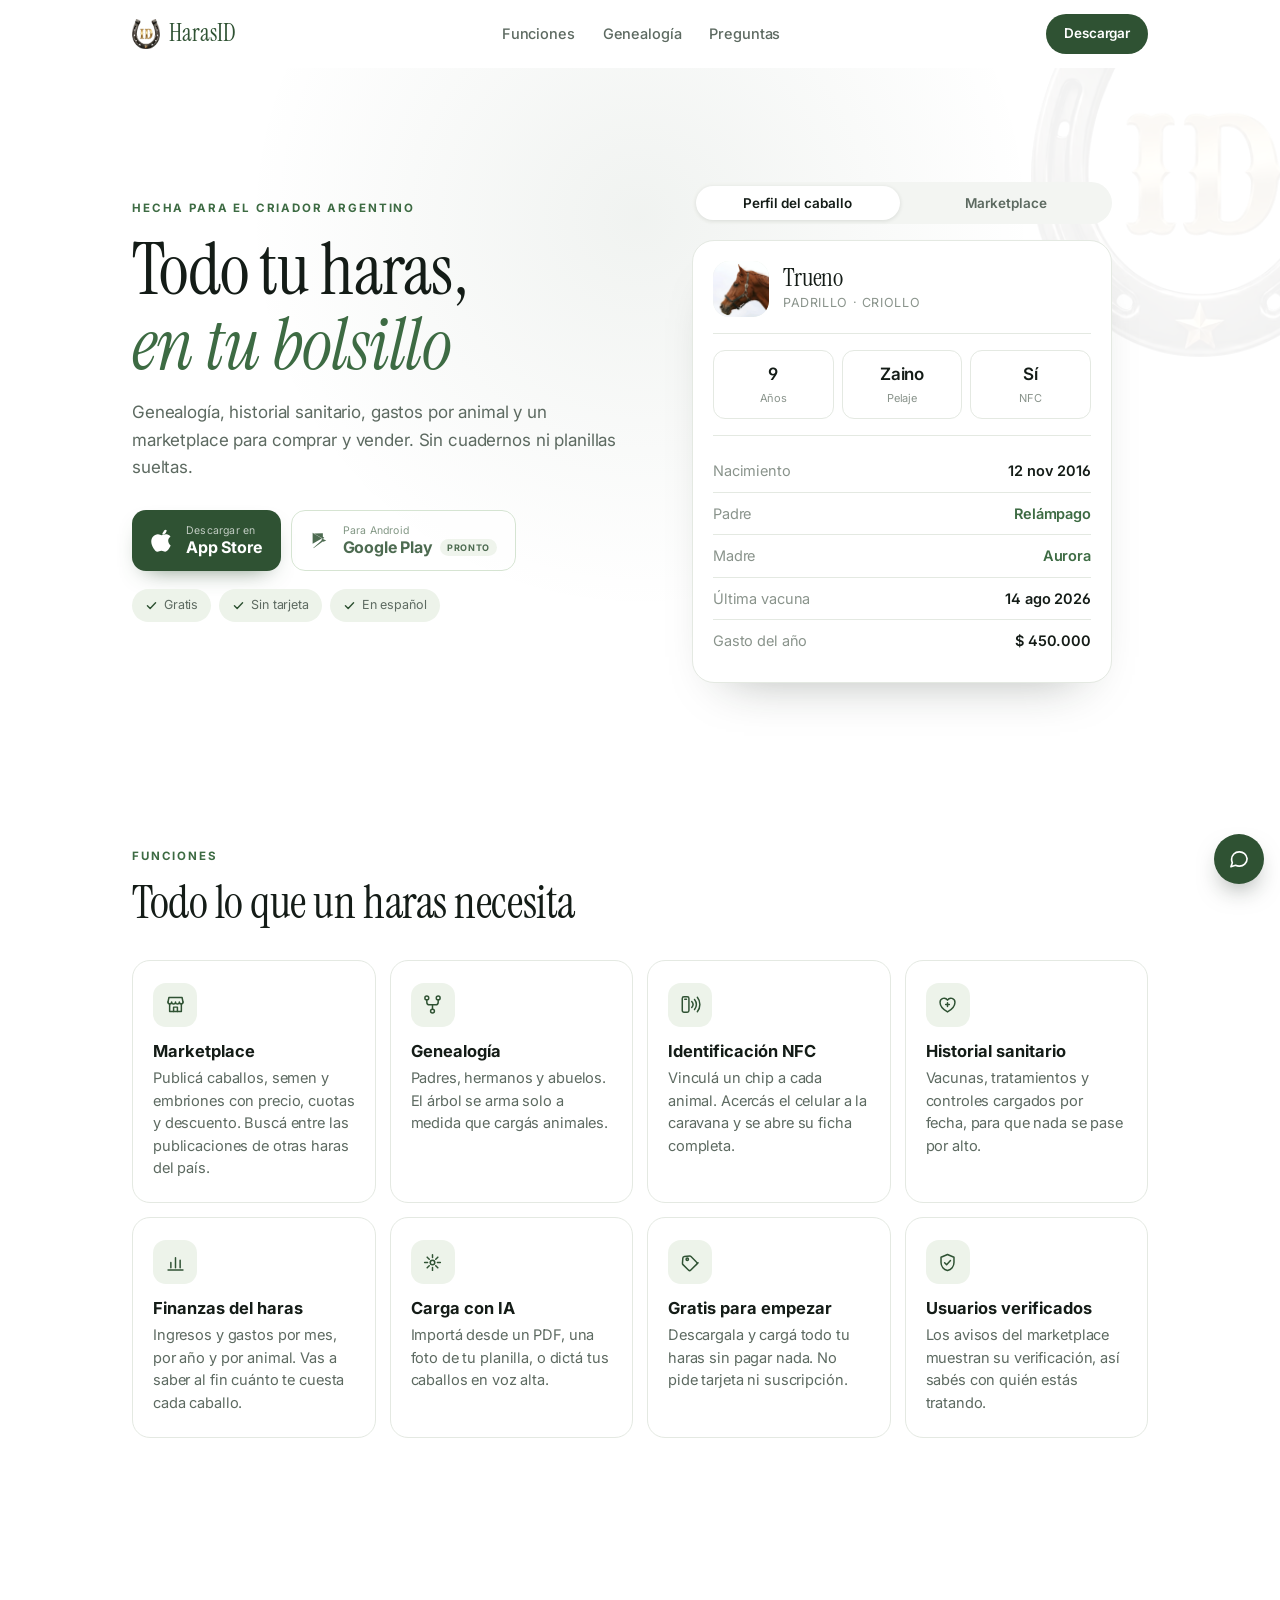
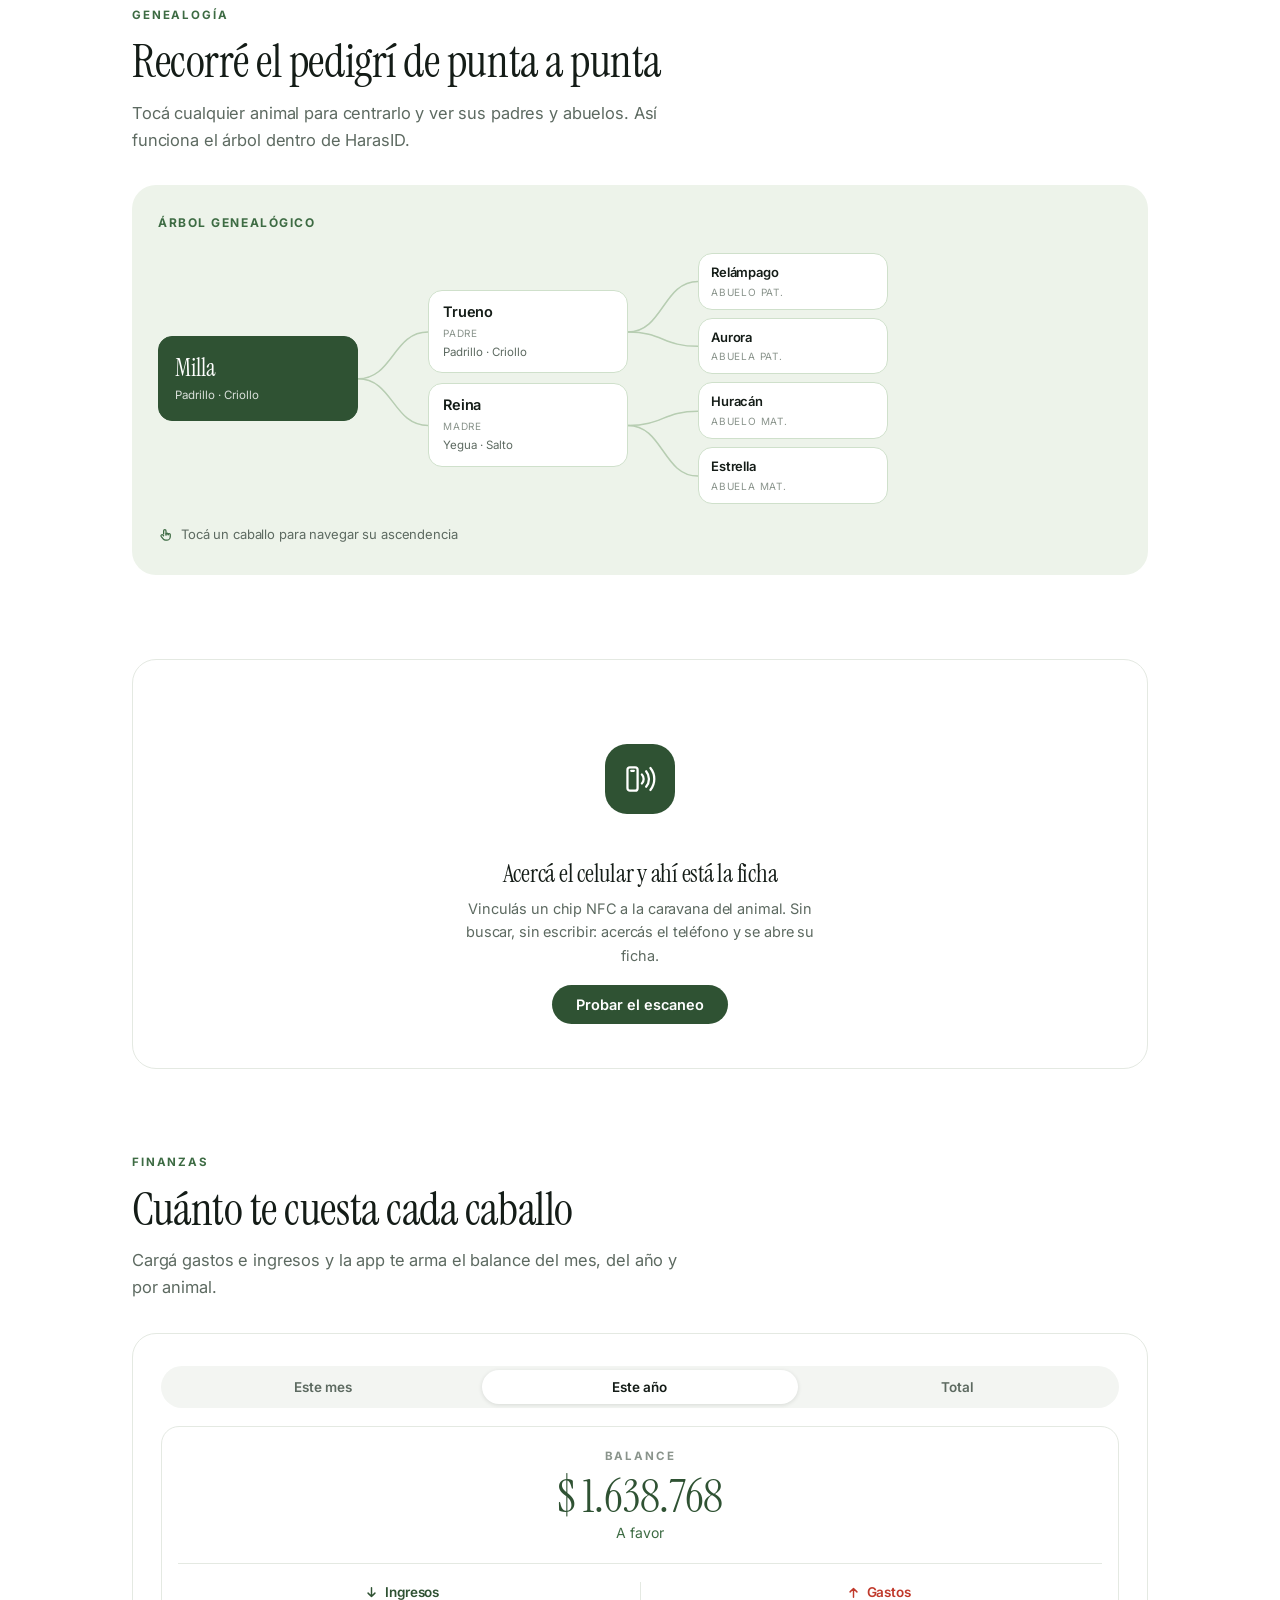
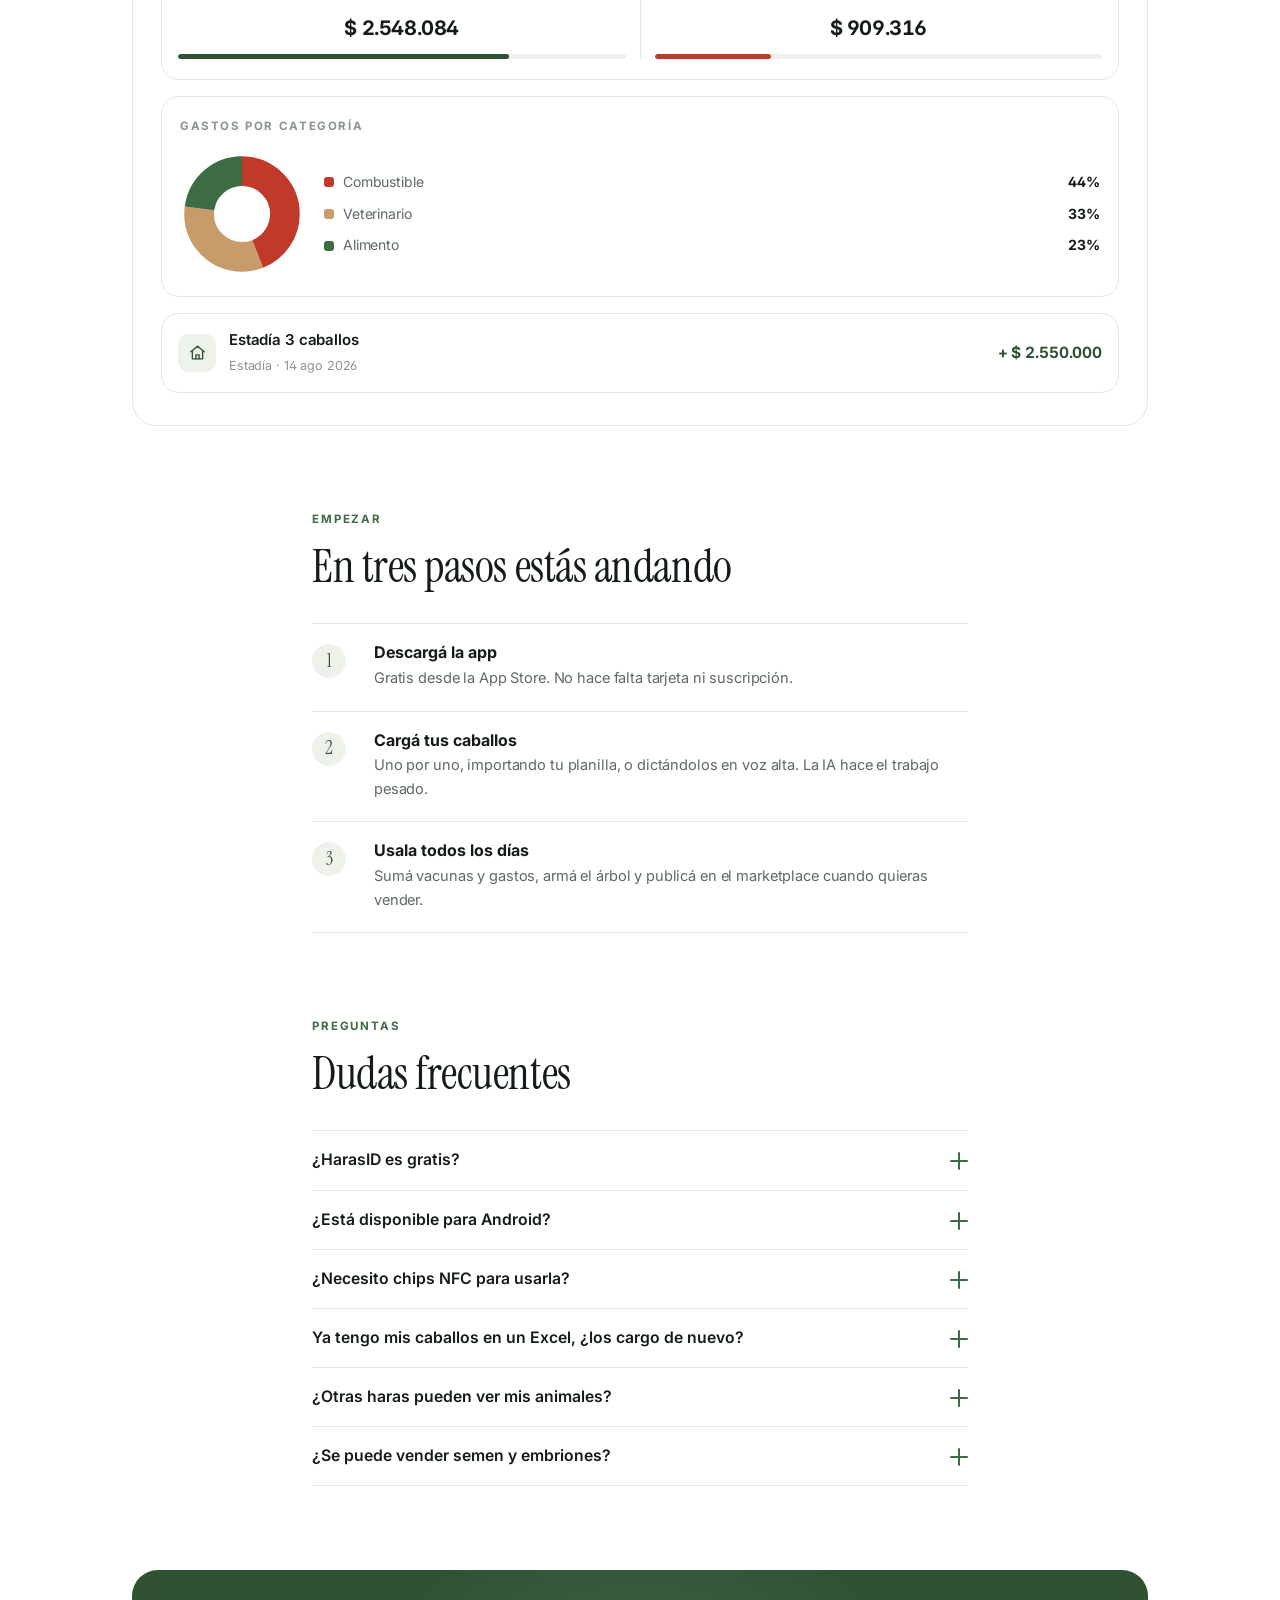
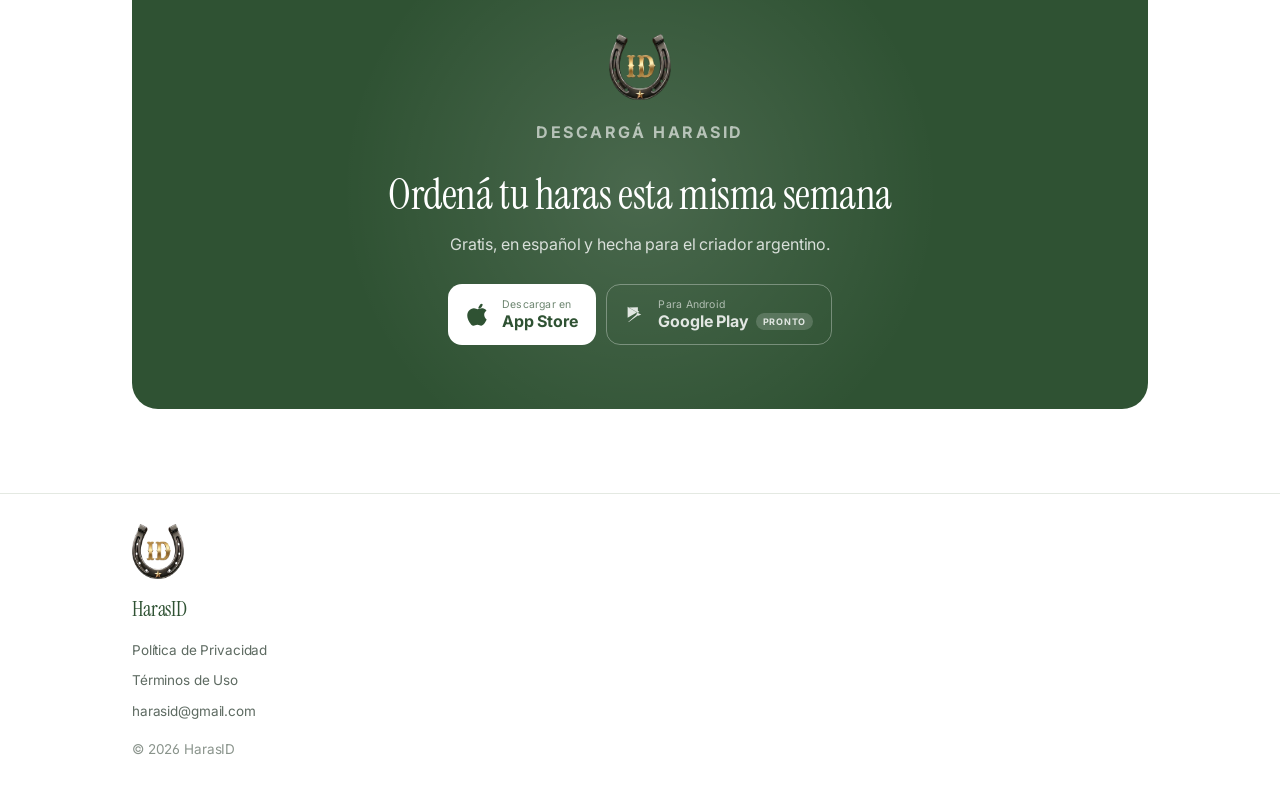
==== index.html @ b8fd859d "Rename index2.html to index.html" ====
<!DOCTYPE html>
<html lang="es-AR">
<head>
<meta charset="UTF-8">
<meta name="viewport" content="width=device-width, initial-scale=1, viewport-fit=cover">
<title>HarasID — La app para gestionar tu haras</title>
<meta name="description" content="Genealogía, historial sanitario, gastos por animal, identificación NFC y marketplace de caballos. La app hecha para el criador argentino. Gratis.">
<meta name="theme-color" content="#FFFFFF">
<meta property="og:title" content="HarasID — La app para gestionar tu haras">
<meta property="og:description" content="Genealogía, salud, gastos y marketplace de caballos, en una sola app.">

<!-- GOOGLE ADS: pegar aca la etiqueta global (gtag) y la de conversion -->

<link rel="preconnect" href="https://fonts.googleapis.com">
<link rel="preconnect" href="https://fonts.gstatic.com" crossorigin>
<link href="https://fonts.googleapis.com/css2?family=Instrument+Serif:ital@0;1&family=Inter:wght@400;500;600;700&display=swap" rel="stylesheet">

<style>
:root{
  --verde:#2F5233;
  --verde-2:#3D6B43;
  --verde-pale:#EDF3EA;
  --verde-line:#CFE0CB;
  --tinta:#18231B;
  --gris:#5D6A61;
  --gris-2:#8A948C;
  --linea:#E4E9E2;
  --oro:#C9A84C;
  --rojo:#C0392B;
  --arena:#C89B6A;
  --blanco:#FFFFFF;
  --tinta:#141C17;
  --serif:'Instrument Serif',Georgia,'Times New Roman',serif;
  --sans:'Inter',-apple-system,BlinkMacSystemFont,'Segoe UI',Roboto,sans-serif;
}
*{box-sizing:border-box;margin:0;padding:0;min-width:0;}
html{-webkit-text-size-adjust:100%;scroll-behavior:smooth;}
body{background:#FFFFFF;color:var(--tinta);font-family:var(--sans);font-size:16px;line-height:1.62;letter-spacing:-.008em;-webkit-font-smoothing:antialiased;overflow-x:hidden;}
h1,h2,h3{font-family:var(--serif);font-weight:400;line-height:1.1;letter-spacing:-.01em;}
body{font-feature-settings:"cv02","cv03","cv04";}
a{color:inherit;text-decoration:none;}
img,svg{display:block;max-width:100%;}
button{font-family:inherit;border:none;background:none;cursor:pointer;color:inherit;}
:focus-visible{outline:2px solid var(--verde);outline-offset:3px;border-radius:6px;}

.col{width:100%;max-width:1080px;margin:0 auto;padding-left:22px;padding-right:22px;}
.narrow{max-width:720px;}
.eyebrow{font-size:11.5px;font-weight:700;letter-spacing:.16em;text-transform:uppercase;color:var(--verde-2);}
.lede{color:var(--gris);font-size:16.5px;}
.sec{padding-top:64px;padding-bottom:64px;}
.head{margin-bottom:32px;}
.head h2{font-size:clamp(31px,7.6vw,46px);margin-top:12px;}
.head .lede{margin-top:13px;max-width:56ch;}

.js [data-rev]{opacity:0;transform:translateY(20px);transition:opacity .7s cubic-bezier(.22,.8,.3,1),transform .7s cubic-bezier(.22,.8,.3,1);}
.js [data-rev].on{opacity:1;transform:none;}
.js [data-rev][data-d="1"]{transition-delay:.07s}
.js [data-rev][data-d="2"]{transition-delay:.14s}
.js [data-rev][data-d="3"]{transition-delay:.21s}
@media (prefers-reduced-motion:reduce){
  html{scroll-behavior:auto}
  .js [data-rev]{opacity:1!important;transform:none!important;transition:none!important}
  *{animation:none!important;transition:none!important}
}

/* ---------- botones ---------- */
.stores{display:flex;flex-direction:column;gap:10px;}
.store{display:flex;align-items:center;gap:12px;border-radius:14px;padding:13px 18px;border:1px solid transparent;transition:transform .2s,box-shadow .2s;}
.store:hover{transform:translateY(-2px);}
.store .s1{display:block;font-size:10.5px;opacity:.7;letter-spacing:.02em;line-height:1.3;}
.store .s2{display:flex;align-items:center;gap:7px;flex-wrap:wrap;font-size:16px;font-weight:700;letter-spacing:-.01em;line-height:1.25;}
.store svg{flex:none;}
.store--fill{background:var(--verde);color:#fff;box-shadow:0 10px 24px -14px rgba(47,82,51,.8);}
.store--out{background:#fff;color:var(--verde);border-color:var(--verde-line);}
.store.soon{pointer-events:none;opacity:.85;}
.soon-tag{font-size:9px;font-weight:700;letter-spacing:.08em;text-transform:uppercase;padding:3px 7px;border-radius:99px;background:var(--verde-pale);color:var(--verde);font-style:normal;}

/* ---------- header ---------- */
.hdr{position:sticky;top:0;z-index:70;background:rgba(255,255,255,.92);backdrop-filter:saturate(180%) blur(12px);transition:box-shadow .3s;}
.hdr.stuck{box-shadow:0 1px 0 var(--linea);}
.hdr-in{display:flex;align-items:center;justify-content:space-between;gap:14px;padding-top:14px;padding-bottom:14px;}
.brand{display:flex;align-items:center;gap:9px;font-family:var(--serif);font-size:24px;font-weight:400;color:var(--verde);letter-spacing:0;}
.brand-ico{width:28px;aspect-ratio:320/339;flex:none;}
.hdr-nav{display:none;gap:28px;}
.hdr-nav a{font-size:14.5px;font-weight:500;color:var(--gris);}
.hdr-nav a:hover{color:var(--verde);}
.hdr-cta{font-size:13.5px;font-weight:600;padding:9px 18px;border-radius:99px;background:var(--verde);color:#fff;white-space:nowrap;}

/* ---------- hero ---------- */
.hero{padding-top:46px;padding-bottom:56px;position:relative;overflow:hidden;}
.hero::before{content:"";position:absolute;top:-260px;left:50%;transform:translateX(-50%);width:820px;height:820px;border-radius:50%;background:radial-gradient(circle,rgba(47,82,51,.07),rgba(255,255,255,0) 68%);pointer-events:none;}
.marca{background:url("[data-uri]") center/contain no-repeat;}
.hero-marca{position:absolute;top:-70px;right:-90px;width:340px;aspect-ratio:320/339;opacity:.05;pointer-events:none;z-index:1;}
@media (max-width:899px){.hero-marca{width:230px;top:-40px;right:-70px;}}
.hero-in{position:relative;z-index:2;}
.hero h1{font-size:clamp(42px,11vw,72px);margin-top:16px;max-width:14ch;line-height:1.04;}
.hero h1 em{font-style:italic;font-weight:500;color:var(--verde-2);}
.hero .sub{color:var(--gris);font-size:17px;margin-top:16px;max-width:46ch;}
.hero .stores{margin-top:28px;max-width:330px;}
.chips{display:flex;flex-wrap:wrap;gap:8px;margin-top:18px;}
.chip{display:inline-flex;align-items:center;gap:6px;font-size:12.5px;color:var(--gris);background:var(--verde-pale);border-radius:99px;padding:6px 13px;}
.chip svg{width:13px;height:13px;flex:none;stroke:var(--verde);fill:none;stroke-width:2.6;stroke-linecap:round;stroke-linejoin:round;}

/* ficha ilustrada (dibujada, no captura) */
.ficha{margin-top:44px;border:1px solid var(--linea);border-radius:22px;padding:20px;background:#fff;box-shadow:0 26px 50px -34px rgba(24,35,27,.4);max-width:420px;}

.ficha-top{display:flex;align-items:center;gap:14px;padding-bottom:16px;border-bottom:1px solid var(--linea);}
.ficha-av{width:56px;height:56px;border-radius:16px;overflow:hidden;background:var(--verde-pale);flex:none;}
.ficha-av img{width:100%;height:100%;object-fit:cover;object-position:46% 40%;}

.ficha-nm{font-family:var(--serif);font-size:25px;font-weight:400;line-height:1.1;}
.ficha-sb{font-size:12.5px;color:var(--gris-2);letter-spacing:.05em;text-transform:uppercase;margin-top:2px;}
.ficha-stats{display:grid;grid-template-columns:repeat(3,1fr);gap:8px;padding:16px 0;border-bottom:1px solid var(--linea);}
.fs{background:#FFFFFF;border:1px solid var(--linea);border-radius:12px;padding:10px 8px;text-align:center;}
.fs b{display:block;font-size:17px;font-weight:600;letter-spacing:-.02em;}
.fs span{display:block;font-size:11px;color:var(--gris-2);margin-top:2px;}
.ficha-rows{padding-top:14px;}
.fr{display:flex;justify-content:space-between;gap:14px;padding:9px 0;font-size:14.5px;border-bottom:1px solid var(--linea);}
.fr:last-child{border-bottom:none;}
.fr .k{color:var(--gris-2);}
.fr .v{font-weight:600;text-align:right;}
.fr .v.link{color:var(--verde-2);}

/* ---------- árbol interactivo ---------- */
.arbol-wrap{background:var(--verde-pale);border-radius:24px;padding:22px 0 24px;position:relative;overflow:hidden;}
.arbol-hd{padding:0 22px 16px;display:flex;align-items:center;justify-content:space-between;gap:12px;flex-wrap:wrap;}
.arbol-hd .t{font-size:12px;font-weight:700;letter-spacing:.13em;text-transform:uppercase;color:var(--verde-2);}
.btn-reset{font-size:12.5px;font-weight:600;color:var(--verde);background:#fff;border:1px solid var(--verde-line);border-radius:99px;padding:6px 14px;display:none;}
.btn-reset.show{display:inline-block;}
.arbol-scroll{overflow-x:auto;overflow-y:hidden;-webkit-overflow-scrolling:touch;padding:4px 22px 6px;}
.arbol{position:relative;display:grid;grid-template-columns:150px 46px 150px 46px 150px;align-items:center;min-width:542px;}
.arbol-svg{position:absolute;inset:0;width:100%;height:100%;pointer-events:none;overflow:visible;}
.gen{display:flex;flex-direction:column;justify-content:center;gap:10px;position:relative;z-index:2;}
.gen--g2{gap:8px;}
.nodo{background:#fff;border:1px solid var(--verde-line);border-radius:14px;padding:12px 14px;text-align:left;width:100%;transition:transform .2s,box-shadow .2s,border-color .2s;}
.nodo:hover{transform:translateY(-2px);box-shadow:0 10px 22px -14px rgba(24,35,27,.5);border-color:var(--verde-2);}
.nodo .nm{display:block;font-family:var(--sans);font-size:14.5px;font-weight:600;line-height:1.3;letter-spacing:-.01em;}
.nodo .rl{display:block;font-size:10px;color:var(--gris-2);letter-spacing:.08em;text-transform:uppercase;margin-top:5px;line-height:1.3;}
.nodo .tp{display:block;font-size:11.5px;color:var(--gris);margin-top:5px;line-height:1.35;}
.nodo--foco{background:var(--verde);border-color:var(--verde);padding:17px 16px;}
.nodo--foco .nm{color:#fff;font-family:var(--serif);font-weight:400;font-size:24px;letter-spacing:0;line-height:1.15;}
.nodo--foco .rl{color:rgba(255,255,255,.65);}
.nodo--foco .tp{color:rgba(255,255,255,.82);margin-top:6px;}
.nodo--foco:hover{transform:none;box-shadow:none;}
.nodo--vacio{background:transparent;border-style:dashed;border-color:#BFD3BA;cursor:default;}
.nodo--vacio:hover{transform:none;box-shadow:none;border-color:#BFD3BA;}
.nodo--vacio .nm{font-size:12.5px;font-weight:500;color:var(--gris-2);}
.nodo--vacio .rl{margin-top:4px;}
.nodo--g2{padding:10px 12px;}
.nodo--g2 .nm{font-size:13px;font-weight:600;}
.arbol-pie{padding:14px 22px 0;font-size:13px;color:var(--gris);display:flex;align-items:center;gap:8px;}
.arbol-pie svg{width:15px;height:15px;flex:none;stroke:var(--verde-2);fill:none;stroke-width:2;stroke-linecap:round;stroke-linejoin:round;}


/* ---------- conmutador de vistas del hero ---------- */
.vistas{margin-top:44px;max-width:420px;}
.vistas-tabs{display:flex;gap:4px;background:#F3F5F2;border-radius:99px;padding:4px;margin-bottom:16px;}
.vista-tab{flex:1;border-radius:99px;padding:9px 6px;font-size:13.5px;font-weight:600;color:var(--gris);transition:background .25s,color .25s,box-shadow .25s;}
.vista-tab[aria-selected="true"]{background:#fff;color:var(--tinta);box-shadow:0 1px 4px rgba(24,35,27,.12);}
.vista-panel[hidden]{display:none;}
.vista-panel{animation:aparecer .45s cubic-bezier(.22,.8,.3,1);}
@keyframes aparecer{from{opacity:0;transform:translateY(10px)}to{opacity:1;transform:none}}

/* ---------- mockup del marketplace ---------- */
.mk{border:1px solid var(--linea);border-radius:22px;background:#fff;box-shadow:0 26px 50px -34px rgba(24,35,27,.4);overflow:hidden;}
.mk-hd{padding:20px 18px 16px;}
.mk-hd h3{font-family:var(--serif);font-weight:400;font-size:25px;line-height:1.1;}
.mk-hd p{font-size:12.5px;color:var(--gris-2);margin-top:3px;}
.mk-seg{display:flex;gap:3px;background:#F3F5F2;border-radius:99px;padding:3px;margin-top:14px;}
.mk-seg span{flex:1;text-align:center;border-radius:99px;padding:7px 4px;font-size:12px;font-weight:600;color:var(--gris-2);}
.mk-seg span.on{background:#fff;color:var(--tinta);box-shadow:0 1px 3px rgba(24,35,27,.12);}
.mk-stats{display:grid;grid-template-columns:repeat(3,1fr);gap:7px;margin-top:12px;}
.mk-stat{border:1px solid var(--linea);border-radius:12px;padding:9px 8px;display:flex;align-items:center;gap:7px;}
.mk-stat.on{border-color:var(--verde);}
.mk-stat svg{width:14px;height:14px;flex:none;stroke:var(--verde-2);fill:none;stroke-width:1.8;stroke-linecap:round;stroke-linejoin:round;}
.mk-stat b{display:block;font-size:14px;font-weight:700;line-height:1.1;}
.mk-stat i{display:block;font-style:normal;font-size:10px;color:var(--gris-2);margin-top:1px;}
.mk-buscar{display:flex;align-items:center;gap:9px;border:1px solid var(--linea);border-radius:14px;padding:10px 13px;margin-top:12px;}
.mk-buscar svg{width:15px;height:15px;flex:none;stroke:var(--arena);fill:none;stroke-width:2;stroke-linecap:round;}
.mk-buscar span{font-size:13px;color:var(--gris-2);}
.mk-body{background:var(--verde);padding:13px;}
.mk-res{font-size:11px;color:rgba(255,255,255,.62);margin-bottom:9px;}
.mk-grid{display:grid;grid-template-columns:1fr 1fr;gap:9px;}
.mk-card{background:#fff;border-radius:11px;overflow:hidden;}
.mk-foto{position:relative;height:82px;background:var(--verde-pale);}
.mk-foto img{width:100%;height:100%;object-fit:cover;object-position:50% 40%;}
.mk-badge{position:absolute;top:6px;right:6px;background:rgba(200,155,106,.95);color:#fff;font-size:7.5px;font-weight:700;letter-spacing:.08em;padding:3px 7px;border-radius:99px;}
.mk-off{position:absolute;top:6px;left:6px;background:var(--rojo);color:#fff;font-size:8px;font-weight:700;padding:3px 6px;border-radius:6px;}
.mk-info{padding:8px 9px 10px;}
.mk-tach{font-size:9.5px;color:var(--gris-2);text-decoration:line-through;}
.mk-precio{font-size:13.5px;font-weight:700;letter-spacing:-.02em;line-height:1.2;}
.mk-nombre{font-size:11.5px;font-weight:600;margin-top:2px;}
.mk-raza{font-size:9.5px;color:var(--gris-2);margin-top:1px;}
.mk-ver{display:flex;align-items:center;gap:4px;font-size:9.5px;font-weight:600;color:#2F73C4;margin-top:5px;}
.mk-ver svg{width:11px;height:11px;flex:none;fill:#2F73C4;}

/* ---------- funciones ---------- */
.fn{display:grid;gap:12px;}
.fcard{border:1px solid var(--linea);border-radius:18px;padding:22px 20px;transition:border-color .25s,box-shadow .25s,transform .25s;}
.fcard:hover{border-color:var(--verde-line);box-shadow:0 16px 34px -26px rgba(24,35,27,.45);transform:translateY(-3px);}
.fic{width:44px;height:44px;border-radius:13px;background:var(--verde-pale);display:flex;align-items:center;justify-content:center;margin-bottom:15px;}
.fic svg{width:21px;height:21px;stroke:var(--verde);fill:none;stroke-width:1.7;stroke-linecap:round;stroke-linejoin:round;}
.fcard h3{font-family:var(--sans);font-weight:700;font-size:16.5px;letter-spacing:0;margin-bottom:7px;}
.fcard p{font-size:14.6px;color:var(--gris);line-height:1.55;}

/* ---------- NFC demo ---------- */
.nfc{border:1px solid var(--linea);border-radius:24px;padding:28px 22px;text-align:center;}
.nfc-stage{position:relative;height:150px;display:flex;align-items:center;justify-content:center;margin-bottom:6px;}
.nfc-ring{position:absolute;width:64px;height:64px;border-radius:50%;border:2px solid var(--verde-2);opacity:0;}
.nfc.run .nfc-ring{animation:ripple 1.5s ease-out infinite;}
.nfc.run .nfc-ring:nth-child(2){animation-delay:.35s;}
.nfc.run .nfc-ring:nth-child(3){animation-delay:.7s;}
@keyframes ripple{0%{transform:scale(.6);opacity:.75}100%{transform:scale(3);opacity:0}}
.nfc-chip{position:relative;z-index:2;width:70px;height:70px;border-radius:22px;background:var(--verde);display:flex;align-items:center;justify-content:center;transition:transform .4s;}
.nfc.done .nfc-chip{transform:scale(.82);}
.nfc-chip svg{width:32px;height:32px;stroke:#fff;fill:none;stroke-width:1.7;stroke-linecap:round;stroke-linejoin:round;}
.nfc-card{position:absolute;left:50%;top:50%;transform:translate(-50%,-40%) scale(.94);width:min(300px,100%);background:#fff;border:1px solid var(--verde-line);border-radius:16px;padding:14px;text-align:left;opacity:0;pointer-events:none;transition:opacity .45s ease,transform .45s cubic-bezier(.22,.8,.3,1);box-shadow:0 20px 40px -24px rgba(24,35,27,.5);z-index:3;}
.nfc.done .nfc-card{opacity:1;transform:translate(-50%,-50%) scale(1);}
.nfc-card .r1{display:flex;align-items:center;gap:11px;margin-bottom:10px;}
.nfc-card .av{width:38px;height:38px;border-radius:11px;background:var(--verde-pale);flex:none;display:flex;align-items:center;justify-content:center;}
.nfc-card .av svg{width:20px;height:20px;stroke:var(--verde);fill:none;stroke-width:1.6;}
.nfc-card .nm{font-family:var(--serif);font-size:19px;font-weight:400;line-height:1.15;}
.nfc-card .sb{font-size:11px;color:var(--gris-2);letter-spacing:.05em;text-transform:uppercase;}
.nfc-card .rows{display:grid;gap:6px;}
.nfc-card .rw{display:flex;justify-content:space-between;font-size:12.5px;}
.nfc-card .rw span:first-child{color:var(--gris-2);}
.nfc-card .rw span:last-child{font-weight:600;}
.nfc h3{font-size:25px;margin-bottom:9px;}
.nfc p{font-size:14.5px;color:var(--gris);max-width:40ch;margin:0 auto 18px;}
.btn-nfc{background:var(--verde);color:#fff;border-radius:99px;padding:11px 24px;font-size:14.5px;font-weight:600;transition:background .2s;}
.btn-nfc:hover{background:var(--verde-2);}

/* ---------- finanzas ---------- */
.fin{border:1px solid var(--linea);border-radius:24px;padding:20px;}
.fin-tabs{display:flex;background:#F3F5F2;border-radius:99px;padding:4px;gap:2px;margin-bottom:18px;}
.fin-tab{flex:1;border-radius:99px;padding:9px 6px;font-size:13.5px;font-weight:600;color:var(--gris);transition:background .25s,color .25s,box-shadow .25s;}
.fin-tab[aria-selected="true"]{background:#fff;color:var(--tinta);box-shadow:0 1px 4px rgba(24,35,27,.12);}
.fin-bal{text-align:center;border:1px solid var(--linea);border-radius:18px;padding:20px 16px;}
.fin-bal .k{font-size:11.5px;font-weight:700;letter-spacing:.16em;text-transform:uppercase;color:var(--gris-2);}
.fin-bal b{display:block;font-family:var(--serif);font-size:clamp(34px,9vw,46px);font-weight:400;color:var(--verde);line-height:1.05;margin-top:6px;font-variant-numeric:tabular-nums;}
.fin-bal .st{font-size:14px;color:var(--verde-2);margin-top:2px;}
.fin-split{display:grid;grid-template-columns:1fr 1px 1fr;gap:14px;margin-top:18px;padding-top:18px;border-top:1px solid var(--linea);}
.fin-div{background:var(--linea);}
.fin-half{text-align:center;}
.fin-half .lbl{display:inline-flex;align-items:center;gap:6px;font-size:13.5px;font-weight:600;}
.fin-half .lbl svg{width:15px;height:15px;fill:none;stroke-width:2.3;stroke-linecap:round;stroke-linejoin:round;}
.fin-half.in .lbl{color:var(--verde);} .fin-half.in .lbl svg{stroke:var(--verde);}
.fin-half.out .lbl{color:var(--rojo);} .fin-half.out .lbl svg{stroke:var(--rojo);}
.fin-half .num{font-size:20px;font-weight:700;margin-top:4px;font-variant-numeric:tabular-nums;letter-spacing:-.02em;}
.fin-half .mini{height:5px;border-radius:99px;background:#EFF1EE;margin-top:10px;overflow:hidden;}
.fin-half .mini i{display:block;height:100%;width:0;border-radius:99px;transition:width 1.1s cubic-bezier(.22,.8,.3,1);}
.fin-half.in .mini i{background:var(--verde);} .fin-half.out .mini i{background:var(--rojo);}
.fin-cat{margin-top:16px;border:1px solid var(--linea);border-radius:18px;padding:20px 18px;}
.fin-cat .t{font-size:11.5px;font-weight:700;letter-spacing:.14em;text-transform:uppercase;color:var(--gris-2);margin-bottom:16px;}
.fin-donut{display:flex;align-items:center;gap:20px;flex-wrap:wrap;}
.donut{width:124px;height:124px;flex:none;transform:rotate(-90deg);}
.donut circle{fill:none;stroke-width:11;stroke-linecap:butt;transition:stroke-dashoffset 1.1s cubic-bezier(.22,.8,.3,1);}
.fin-leg{flex:1;min-width:150px;display:grid;gap:9px;}
.fin-leg .lg{display:flex;align-items:center;gap:9px;font-size:14px;}
.fin-leg .dot{width:10px;height:10px;border-radius:3px;flex:none;}
.fin-leg .nm{flex:1;color:var(--gris);}
.fin-leg .pc{font-weight:700;font-variant-numeric:tabular-nums;}
.fin-mov{margin-top:16px;border:1px solid var(--linea);border-radius:18px;padding:14px 16px;display:flex;align-items:center;gap:13px;}
.fin-mov .ic{width:38px;height:38px;border-radius:11px;background:var(--verde-pale);display:flex;align-items:center;justify-content:center;flex:none;}
.fin-mov .ic svg{width:19px;height:19px;stroke:var(--verde);fill:none;stroke-width:1.7;stroke-linecap:round;stroke-linejoin:round;}
.fin-mov .tx{flex:1;min-width:0;}
.fin-mov .tx b{display:block;font-size:15px;font-weight:600;}
.fin-mov .tx span{font-size:12.5px;color:var(--gris-2);}
.fin-mov .amt{font-size:15.5px;font-weight:700;color:var(--verde);white-space:nowrap;font-variant-numeric:tabular-nums;}
/* ---------- pasos ---------- */
.paso{display:grid;grid-template-columns:36px 1fr;gap:15px;padding:20px 0;border-top:1px solid var(--linea);}
.paso:last-child{border-bottom:1px solid var(--linea);}
.pn{width:34px;height:34px;border-radius:50%;background:var(--verde-pale);color:var(--verde);font-family:var(--serif);font-size:19px;font-weight:400;display:flex;align-items:center;justify-content:center;}
.paso h3{font-family:var(--sans);font-weight:700;font-size:16px;letter-spacing:0;margin-bottom:5px;}
.paso p{font-size:14.6px;color:var(--gris);}


/* ---------- faq ---------- */
.q{border-top:1px solid var(--linea);}
.q:last-child{border-bottom:1px solid var(--linea);}
.q button{width:100%;display:flex;align-items:flex-start;justify-content:space-between;gap:14px;padding:18px 0;text-align:left;font-size:15.8px;font-weight:600;line-height:1.4;}
.q .ic{width:18px;height:18px;flex:none;margin-top:3px;position:relative;}
.q .ic::before,.q .ic::after{content:"";position:absolute;background:var(--verde-2);border-radius:2px;transition:transform .3s,opacity .3s;}
.q .ic::before{left:0;top:8px;width:18px;height:2px;}
.q .ic::after{left:8px;top:0;width:2px;height:18px;}
.q.open .ic::after{transform:rotate(90deg);opacity:0;}
.q .a{max-height:0;overflow:hidden;transition:max-height .35s cubic-bezier(.4,0,.2,1);}
.q .a p{padding-bottom:18px;font-size:14.8px;color:var(--gris);}

/* ---------- cta ---------- */
.cta-box{background:var(--verde);border-radius:26px;padding:46px 24px;text-align:center;position:relative;overflow:hidden;}
.cta-box::before{content:"";position:absolute;top:50%;left:50%;transform:translate(-50%,-50%);width:640px;height:640px;border-radius:50%;background:radial-gradient(circle,rgba(255,255,255,.13),rgba(47,82,51,0) 66%);}
.cta-box > *{position:relative;z-index:2;}
.cta-logo{width:62px;aspect-ratio:320/339;margin:0 auto 20px;}
.cta-box .eyebrow{color:rgba(255,255,255,.62);}
.cta-box h2{color:#fff;font-size:clamp(30px,7.4vw,42px);margin-top:12px;}
.cta-box p{color:rgba(255,255,255,.8);margin-top:14px;margin-bottom:26px;font-size:16px;}
.cta-box .stores{max-width:330px;margin:0 auto;text-align:left;}
.cta-box .store--fill{background:#fff;color:var(--verde);box-shadow:none;}
.cta-box .store--out{background:transparent;color:#fff;border-color:rgba(255,255,255,.38);}
.cta-box .soon-tag{background:rgba(255,255,255,.2);color:#fff;}

/* ---------- footer ---------- */
footer{border-top:1px solid var(--linea);padding-top:30px;padding-bottom:34px;font-size:13.5px;color:var(--gris-2);}
.ft-logo{width:52px;aspect-ratio:320/339;margin-bottom:12px;}
.ft-brand{font-family:var(--serif);font-size:21px;font-weight:400;color:var(--verde);}
.ft-links{display:flex;flex-direction:column;gap:9px;margin-top:14px;margin-bottom:16px;}
.ft-links a{color:var(--gris);}
.ft-links a:hover{color:var(--verde);}

/* ---------- sugerencias ---------- */
.sug{position:fixed;right:16px;bottom:16px;z-index:90;}
.sug-btn{width:50px;height:50px;border-radius:50%;background:var(--verde);display:flex;align-items:center;justify-content:center;box-shadow:0 12px 26px -10px rgba(24,35,27,.55);}
.sug-btn svg{width:22px;height:22px;stroke:#fff;fill:none;stroke-width:1.8;stroke-linecap:round;stroke-linejoin:round;}
.sug-panel{position:absolute;right:0;bottom:60px;width:min(300px,calc(100vw - 32px));background:#fff;border:1px solid var(--linea);border-radius:18px;padding:18px;box-shadow:0 24px 54px -18px rgba(24,35,27,.35);}
.sug-panel h4{font-family:var(--serif);font-size:20px;font-weight:400;margin-bottom:5px;}
.sug-panel p{font-size:13px;color:var(--gris);margin-bottom:12px;}
.sug-panel textarea{width:100%;min-height:84px;border:1px solid var(--linea);border-radius:12px;padding:10px;font-family:var(--sans);font-size:14px;resize:vertical;color:var(--tinta);}
.sug-panel textarea:focus{border-color:var(--verde);outline:none;}
.sug-err{font-size:12.5px;color:#B23B3B;margin-top:7px;display:none;}
.sug-send{width:100%;margin-top:10px;background:var(--verde);color:#fff;border-radius:99px;padding:11px;font-size:14.5px;font-weight:600;}

/* ---------- responsive ---------- */
@media (min-width:700px){
  .sec{padding-top:84px;padding-bottom:84px;}
  .col{padding-left:32px;padding-right:32px;}
  .fn{grid-template-columns:repeat(2,1fr);gap:14px;}
  .stores{flex-direction:row;}
  .hero .stores{max-width:none;}
  .cta-box .stores{max-width:520px;justify-content:center;}
  .cta-box{padding:64px 40px;}
  .fin-bars{height:170px;}
  .paso{grid-template-columns:44px 1fr;gap:18px;}
}
@media (min-width:900px){
  .hdr-nav{display:flex;}
  .hero{padding-top:70px;padding-bottom:80px;}
  .hero-in{display:grid;grid-template-columns:1.05fr .95fr;gap:56px;align-items:center;}
  .ficha{margin-top:0;justify-self:end;}
  .fn{grid-template-columns:repeat(4,1fr);}
  .arbol{grid-template-columns:200px 70px 200px 70px 190px;min-width:0;}
  .arbol-scroll{overflow-x:visible;padding-left:26px;padding-right:26px;}
  .arbol-wrap{padding:28px 0 30px;}
  .arbol-hd,.arbol-pie{padding-left:26px;padding-right:26px;}
  .nfc{padding:44px 32px;}
  .fin{padding:32px 28px;}
}
</style>
</head>
<body>
<script>document.documentElement.classList.add('js');</script>

<svg style="position:absolute;width:0;height:0" aria-hidden="true"><defs>
<symbol id="i-horse" viewBox="0 0 24 24"><path d="M4 20c0-4.2 1.6-7.2 4.4-9.1L7 8.2l2.3-1.1L8.6 4l3.2 1.9 2.4-1.4c2.6 1 4.3 3 5 6 .7 3-.2 5.6-2.6 7.7"/><path d="M8.4 10.9 12 13"/><circle cx="14.4" cy="8.1" r=".8" fill="currentColor" stroke="none"/></symbol>
<symbol id="i-check" viewBox="0 0 24 24"><path d="M4.5 12.6l5 5L19.5 6.8"/></symbol>
<symbol id="i-store" viewBox="0 0 24 24"><path d="M3.4 9.2 4.5 4h15l1.1 5.2"/><path d="M3.4 9.2a2.1 2.1 0 0 0 4.2 0 2.1 2.1 0 0 0 4.4 0 2.1 2.1 0 0 0 4.4 0 2.1 2.1 0 0 0 4.2 0"/><path d="M5.3 11.1V20h13.4v-8.9"/><path d="M9.8 20v-5h4.4v5"/></symbol>
<symbol id="i-tree" viewBox="0 0 24 24"><circle cx="5.5" cy="4.5" r="2.2"/><circle cx="18.5" cy="4.5" r="2.2"/><circle cx="12" cy="19.5" r="2.2"/><path d="M5.5 6.7v2.6a3 3 0 0 0 3 3h7a3 3 0 0 0 3-3V6.7"/><path d="M12 12.3v5"/></symbol>
<symbol id="i-nfc" viewBox="0 0 24 24"><rect x="2.6" y="3.2" width="7.6" height="17.6" rx="1.9"/><path d="M5.4 5.9h2"/><path d="M13.4 8.6a5 5 0 0 1 0 6.8"/><path d="M16.6 6.2a9 9 0 0 1 0 11.6"/><path d="M19.8 3.8a13 13 0 0 1 0 16.4"/></symbol>
<symbol id="i-heart" viewBox="0 0 24 24"><path d="M12 20.5S3.5 15.4 3.5 9.6A4.6 4.6 0 0 1 12 7a4.6 4.6 0 0 1 8.5 2.6c0 5.8-8.5 10.9-8.5 10.9z"/><path d="M12 10v4.2M9.9 12.1h4.2"/></symbol>
<symbol id="i-chart" viewBox="0 0 24 24"><path d="M3.5 20.5h17"/><path d="M6.7 18V12M12 18V6.5M17.3 18v-8.5"/></symbol>
<symbol id="i-gratis" viewBox="0 0 24 24"><path d="M20.6 12.4 12.4 20.6a2 2 0 0 1-2.8 0l-6.2-6.2a2 2 0 0 1-.58-1.55l.42-5.9A2 2 0 0 1 5.1 5.06l5.9-.42a2 2 0 0 1 1.55.58l6.2 6.2a2 2 0 0 1 0 2.98z"/><circle cx="8.3" cy="8.3" r="1.35"/></symbol>
<symbol id="i-escudo" viewBox="0 0 24 24"><path d="M12 2.8 4.6 6v6.1c0 4.4 3.1 8.1 7.4 9.1 4.3-1 7.4-4.7 7.4-9.1V6z"/><path d="M8.7 12.2 11 14.5l4.4-4.7"/></symbol>
<symbol id="i-spark" viewBox="0 0 24 24"><path d="M12 3v3.4M12 17.6V21M3 12h3.4M17.6 12H21M5.9 5.9l2.4 2.4M15.7 15.7l2.4 2.4M18.1 5.9l-2.4 2.4M8.3 15.7l-2.4 2.4"/><circle cx="12" cy="12" r="2.6"/></symbol>
<symbol id="i-tap" viewBox="0 0 24 24"><path d="M9 11V6.2a1.9 1.9 0 0 1 3.8 0V13"/><path d="M12.8 11.4a1.7 1.7 0 0 1 3.4 0v1"/><path d="M16.2 12.1a1.7 1.7 0 0 1 3.4 0v3.4a5.6 5.6 0 0 1-5.6 5.6h-1.5a5.4 5.4 0 0 1-4.3-2.1L5 14.9a1.8 1.8 0 0 1 2.8-2.2L9 14"/></symbol>
<symbol id="i-chat" viewBox="0 0 24 24"><path d="M20.8 11.6a8.2 8.2 0 0 1-8.8 8.2 8.4 8.4 0 0 1-3.7-.9L3.2 20.4l1.5-4.4a8.2 8.2 0 0 1-.8-3.6 8.2 8.2 0 0 1 8.3-8.2 8.2 8.2 0 0 1 8.6 7.4z"/></symbol>
<symbol id="i-close" viewBox="0 0 24 24"><path d="M6 6l12 12M18 6L6 18"/></symbol>
</defs></svg>

<header class="hdr" id="hdr">
  <div class="col hdr-in">
    <a class="brand" href="#top"><span class="brand-ico marca" aria-hidden="true"></span>HarasID</a>
    <nav class="hdr-nav">
      <a href="#funciones">Funciones</a>
      <a href="#genealogia">Genealogía</a>
      <a href="#faq">Preguntas</a>
    </nav>
    <a class="hdr-cta" data-store="ios" href="https://apps.apple.com/ar/app/harasid/id6783467588" target="_blank" rel="noopener">Descargar</a>
  </div>
</header>

<main id="top">

<section class="hero">
  <div class="hero-marca marca" aria-hidden="true"></div>
  <div class="col hero-in">
    <div>
      <p class="eyebrow" data-rev>Hecha para el criador argentino</p>
      <h1 data-rev data-d="1">Todo tu haras,<br><em>en tu bolsillo</em></h1>
      <p class="sub" data-rev data-d="2">Genealogía, historial sanitario, gastos por animal y un marketplace para comprar y vender. Sin cuadernos ni planillas sueltas.</p>
      <div class="stores" id="descargar" data-rev data-d="3">
        <a class="store store--fill" data-store="ios" href="https://apps.apple.com/ar/app/harasid/id6783467588" target="_blank" rel="noopener">
          <svg width="23" height="23" viewBox="0 0 24 24" fill="currentColor" aria-hidden="true"><path d="M16.365 1.43c0 1.14-.462 2.166-1.213 2.928-.844.86-2.233 1.523-3.29 1.437-.135-1.093.408-2.245 1.19-3.006C13.87.995 15.36.27 16.365 1.43zM20.5 17.2c-.55 1.26-.82 1.82-1.53 2.94-.99 1.55-2.39 3.48-4.13 3.5-1.54.02-1.93-.99-4.02-.98-2.08.01-2.52.99-4.06.97-1.74-.02-3.06-1.76-4.05-3.31C.14 16.51-.85 11.4 1.98 8.13c1.34-1.55 3.33-2.51 5.23-2.53 1.65-.02 2.9.99 3.97 1.02 1.06-.03 2.65-1.24 4.68-1.06.8.03 3.05.32 4.5 2.44-3.5 2.05-2.94 6.79.14 9.2z"/></svg>
          <span><span class="s1">Descargar en</span><span class="s2">App Store</span></span>
        </a>
        <a class="store store--out soon" href="#" aria-disabled="true">
          <svg width="21" height="21" viewBox="0 0 24 24" fill="currentColor" aria-hidden="true"><path d="M3 3l10.94 6.32L3 15.63V3zm12.24 7.43L18.6 12l-3.36 1.57-2.5-2.14 2.5-2zM3.9 20.24L14.2 11l1.56 1.34-11.4 8.35c-.15.1-.32.05-.46-.05zm10.8-16.66L4.4 3.87 4 4l10.7 6.19 1.6-1.38-1.6-1.23z"/></svg>
          <span><span class="s1">Para Android</span><span class="s2">Google Play <em class="soon-tag">Pronto</em></span></span>
        </a>
      </div>
      <div class="chips" data-rev data-d="3">
        <span class="chip"><svg><use href="#i-check"/></svg>Gratis</span>
        <span class="chip"><svg><use href="#i-check"/></svg>Sin tarjeta</span>
        <span class="chip"><svg><use href="#i-check"/></svg>En español</span>
      </div>
    </div>

    <div class="vistas" data-rev data-d="2">
      <div class="vistas-tabs" role="tablist" aria-label="Vistas de la app">
        <button class="vista-tab" type="button" role="tab" aria-selected="true" data-vista="Perfil">Perfil del caballo</button>
        <button class="vista-tab" type="button" role="tab" aria-selected="false" data-vista="Market">Marketplace</button>
      </div>

      <div class="ficha vista-panel" id="vistaPerfil" role="tabpanel" aria-label="Perfil del caballo">
        <div class="ficha-top">
          <div class="ficha-av"><img src="[data-uri]" alt="Trueno, padrillo criollo" width="760" height="456" loading="lazy"></div>
          <div>
            <div class="ficha-nm">Trueno</div>
            <div class="ficha-sb">Padrillo · Criollo</div>
          </div>
        </div>
        <div class="ficha-stats">
          <div class="fs"><b>9</b><span>Años</span></div>
          <div class="fs"><b>Zaino</b><span>Pelaje</span></div>
          <div class="fs"><b>Sí</b><span>NFC</span></div>
        </div>
        <div class="ficha-rows">
          <div class="fr"><span class="k">Nacimiento</span><span class="v">12 nov 2016</span></div>
          <div class="fr"><span class="k">Padre</span><span class="v link">Relámpago</span></div>
          <div class="fr"><span class="k">Madre</span><span class="v link">Aurora</span></div>
          <div class="fr"><span class="k">Última vacuna</span><span class="v">14 ago 2026</span></div>
          <div class="fr"><span class="k">Gasto del año</span><span class="v">$ 450.000</span></div>
        </div>
      </div>

      <div class="mk vista-panel" id="vistaMarket" role="tabpanel" aria-label="Marketplace" hidden>
        <div class="mk-hd">
          <h3>Marketplace</h3>
          <p>Comprá y vendé caballos, semen y embriones</p>
          <div class="mk-seg">
            <span class="on">Caballos</span><span>Semen</span><span>Embriones</span>
          </div>
          <div class="mk-stats">
            <div class="mk-stat on"><svg viewBox="0 0 24 24"><path d="M3.5 12.5V4.5h8l8.5 8.5-8 8-8.5-8.5z"/><circle cx="8" cy="9" r="1.2"/></svg><span><b>87</b><i>Publicados</i></span></div>
            <div class="mk-stat"><svg viewBox="0 0 24 24"><circle cx="12" cy="8" r="3.4"/><path d="M5 20c0-3.6 3.2-5.6 7-5.6s7 2 7 5.6"/></svg><span><b>4</b><i>Mis avisos</i></span></div>
            <div class="mk-stat"><svg viewBox="0 0 24 24"><circle cx="9" cy="8" r="2.1"/><circle cx="15" cy="8" r="2.1"/><circle cx="9" cy="14.5" r="2.1"/><circle cx="15" cy="14.5" r="2.1"/></svg><span><b>2</b><i>Razas</i></span></div>
          </div>
          <div class="mk-buscar">
            <svg viewBox="0 0 24 24"><circle cx="10.5" cy="10.5" r="6.5"/><path d="M15.5 15.5 20 20"/></svg>
            <span>Buscar por nombre, raza o tipo...</span>
          </div>
        </div>
        <div class="mk-body">
          <div class="mk-res">4 resultados</div>
          <div class="mk-grid">
            <div class="mk-card">
              <div class="mk-foto">
                <img src="[data-uri]" alt="Potri publicado en el marketplace de HarasID" width="320" height="240" loading="lazy">
                <span class="mk-badge">TU AVISO</span>
              </div>
              <div class="mk-info">
                <div class="mk-precio">US$ 34.100</div>
                <div class="mk-nombre">Potri</div>
                <div class="mk-raza">Potrillo · Criollo</div>
                <div class="mk-ver"><svg viewBox="0 0 24 24"><path d="M12 1.8l2.5 2 3.2-.3 1 3 2.7 1.8-1.3 2.9 1.3 2.9-2.7 1.8-1 3-3.2-.3-2.5 2-2.5-2-3.2.3-1-3-2.7-1.8L4.2 11.2 2.9 8.3l2.7-1.8 1-3 3.2.3z"/><path d="M8.6 12.1l2.3 2.3 4.5-4.7" fill="none" stroke="#fff" stroke-width="2.1" stroke-linecap="round" stroke-linejoin="round"/></svg>Verificado</div>
              </div>
            </div>
            <div class="mk-card">
              <div class="mk-foto">
                <img src="[data-uri]" alt="Trueno publicado en el marketplace de HarasID" width="320" height="240" loading="lazy">
                <span class="mk-badge">TU AVISO</span>
              </div>
              <div class="mk-info">
                <div class="mk-precio">US$ 67.999</div>
                <div class="mk-nombre">Trueno</div>
                <div class="mk-raza">Padrillo · Criollo</div>
                <div class="mk-ver"><svg viewBox="0 0 24 24"><path d="M12 1.8l2.5 2 3.2-.3 1 3 2.7 1.8-1.3 2.9 1.3 2.9-2.7 1.8-1 3-3.2-.3-2.5 2-2.5-2-3.2.3-1-3-2.7-1.8L4.2 11.2 2.9 8.3l2.7-1.8 1-3 3.2.3z"/><path d="M8.6 12.1l2.3 2.3 4.5-4.7" fill="none" stroke="#fff" stroke-width="2.1" stroke-linecap="round" stroke-linejoin="round"/></svg>Verificado</div>
              </div>
            </div>
            <div class="mk-card">
              <div class="mk-foto">
                <img src="[data-uri]" alt="Reina publicado en el marketplace de HarasID" width="320" height="240" loading="lazy">
              <span class="mk-off">-5%</span>
                <span class="mk-badge">TU AVISO</span>
              </div>
              <div class="mk-info">
              <div class="mk-tach">US$ 42.000</div>
                <div class="mk-precio">US$ 39.900</div>
                <div class="mk-nombre">Reina</div>
                <div class="mk-raza">Padrillo · Salto</div>
                <div class="mk-ver"><svg viewBox="0 0 24 24"><path d="M12 1.8l2.5 2 3.2-.3 1 3 2.7 1.8-1.3 2.9 1.3 2.9-2.7 1.8-1 3-3.2-.3-2.5 2-2.5-2-3.2.3-1-3-2.7-1.8L4.2 11.2 2.9 8.3l2.7-1.8 1-3 3.2.3z"/><path d="M8.6 12.1l2.3 2.3 4.5-4.7" fill="none" stroke="#fff" stroke-width="2.1" stroke-linecap="round" stroke-linejoin="round"/></svg>Verificado</div>
              </div>
            </div>
            <div class="mk-card">
              <div class="mk-foto">
                <img src="[data-uri]" alt="Milla publicado en el marketplace de HarasID" width="320" height="240" loading="lazy">
                <span class="mk-badge">TU AVISO</span>
              </div>
              <div class="mk-info">
                <div class="mk-precio">US$ 27.450</div>
                <div class="mk-nombre">Milla</div>
                <div class="mk-raza">Padrillo · Criollo</div>
                <div class="mk-ver"><svg viewBox="0 0 24 24"><path d="M12 1.8l2.5 2 3.2-.3 1 3 2.7 1.8-1.3 2.9 1.3 2.9-2.7 1.8-1 3-3.2-.3-2.5 2-2.5-2-3.2.3-1-3-2.7-1.8L4.2 11.2 2.9 8.3l2.7-1.8 1-3 3.2.3z"/><path d="M8.6 12.1l2.3 2.3 4.5-4.7" fill="none" stroke="#fff" stroke-width="2.1" stroke-linecap="round" stroke-linejoin="round"/></svg>Verificado</div>
              </div>
            </div>
          </div>
        </div>
      </div>
    </div>
  </div>
</section>

<section class="sec" id="funciones">
  <div class="col">
    <div class="head" data-rev>
      <p class="eyebrow">Funciones</p>
      <h2>Todo lo que un haras necesita</h2>
    </div>
    <div class="fn">
      <article class="fcard" data-rev><div class="fic"><svg><use href="#i-store"/></svg></div><h3>Marketplace</h3><p>Publicá caballos, semen y embriones con precio, cuotas y descuento. Buscá entre las publicaciones de otras haras del país.</p></article>
      <article class="fcard" data-rev data-d="1"><div class="fic"><svg><use href="#i-tree"/></svg></div><h3>Genealogía</h3><p>Padres, hermanos y abuelos. El árbol se arma solo a medida que cargás animales.</p></article>
      <article class="fcard" data-rev data-d="2"><div class="fic"><svg><use href="#i-nfc"/></svg></div><h3>Identificación NFC</h3><p>Vinculá un chip a cada animal. Acercás el celular a la caravana y se abre su ficha completa.</p></article>
      <article class="fcard" data-rev><div class="fic"><svg><use href="#i-heart"/></svg></div><h3>Historial sanitario</h3><p>Vacunas, tratamientos y controles cargados por fecha, para que nada se pase por alto.</p></article>
      <article class="fcard" data-rev data-d="1"><div class="fic"><svg><use href="#i-chart"/></svg></div><h3>Finanzas del haras</h3><p>Ingresos y gastos por mes, por año y por animal. Vas a saber al fin cuánto te cuesta cada caballo.</p></article>
      <article class="fcard" data-rev data-d="2"><div class="fic"><svg><use href="#i-spark"/></svg></div><h3>Carga con IA</h3><p>Importá desde un PDF, una foto de tu planilla, o dictá tus caballos en voz alta.</p></article>
      <article class="fcard" data-rev><div class="fic"><svg><use href="#i-gratis"/></svg></div><h3>Gratis para empezar</h3><p>Descargala y cargá todo tu haras sin pagar nada. No pide tarjeta ni suscripción.</p></article>
      <article class="fcard" data-rev data-d="1"><div class="fic"><svg><use href="#i-escudo"/></svg></div><h3>Usuarios verificados</h3><p>Los avisos del marketplace muestran su verificación, así sabés con quién estás tratando.</p></article>
    </div>
  </div>
</section>

<section class="sec" id="genealogia">
  <div class="col">
    <div class="head" data-rev>
      <p class="eyebrow">Genealogía</p>
      <h2>Recorré el pedigrí de punta a punta</h2>
      <p class="lede">Tocá cualquier animal para centrarlo y ver sus padres y abuelos. Así funciona el árbol dentro de HarasID.</p>
    </div>

    <div class="arbol-wrap" data-rev data-d="1">
      <div class="arbol-hd">
        <span class="t">Árbol genealógico</span>
        <button class="btn-reset" id="arbolReset" type="button">Volver a Milla</button>
      </div>
      <div class="arbol-scroll">
        <div class="arbol" id="arbol">
          <svg class="arbol-svg" id="arbolSvg" aria-hidden="true"></svg>
          <div class="gen" id="genFoco"></div>
          <div></div>
          <div class="gen" id="genPadres"></div>
          <div></div>
          <div class="gen gen--g2" id="genAbuelos"></div>
        </div>
      </div>
      <p class="arbol-pie"><svg><use href="#i-tap"/></svg>Tocá un caballo para navegar su ascendencia</p>
    </div>
  </div>
</section>

<section class="sec" style="padding-top:0">
  <div class="col">
    <div class="nfc" id="nfc" data-rev>
      <div class="nfc-stage">
        <span class="nfc-ring"></span><span class="nfc-ring"></span><span class="nfc-ring"></span>
        <div class="nfc-chip"><svg viewBox="0 0 24 24"><use href="#i-nfc"/></svg></div>
        <div class="nfc-card">
          <div class="r1">
            <div class="av"><svg viewBox="0 0 24 24"><use href="#i-horse"/></svg></div>
            <div><div class="nm">Milla</div><div class="sb">Padrillo · Criollo</div></div>
          </div>
          <div class="rows">
            <div class="rw"><span>Nacimiento</span><span>14 ago 2015</span></div>
            <div class="rw"><span>Padre</span><span>Trueno</span></div>
            <div class="rw"><span>Vacunas</span><span>Al día</span></div>
          </div>
        </div>
      </div>
      <h3>Acercá el celular y ahí está la ficha</h3>
      <p>Vinculás un chip NFC a la caravana del animal. Sin buscar, sin escribir: acercás el teléfono y se abre su ficha.</p>
      <button class="btn-nfc" id="nfcBtn" type="button">Probar el escaneo</button>
    </div>
  </div>
</section>

<section class="sec" style="padding-top:0">
  <div class="col">
    <div class="head" data-rev>
      <p class="eyebrow">Finanzas</p>
      <h2>Cuánto te cuesta cada caballo</h2>
      <p class="lede">Cargá gastos e ingresos y la app te arma el balance del mes, del año y por animal.</p>
    </div>
    <div class="fin" id="fin" data-rev data-d="1">
      <div class="fin-tabs" role="tablist" aria-label="Período">
        <button class="fin-tab" type="button" role="tab" aria-selected="false" data-per="mes">Este mes</button>
        <button class="fin-tab" type="button" role="tab" aria-selected="true" data-per="anio">Este año</button>
        <button class="fin-tab" type="button" role="tab" aria-selected="false" data-per="total">Total</button>
      </div>

      <div class="fin-bal">
        <div class="k">Balance</div>
        <b id="finBal">$ 0</b>
        <div class="st" id="finEstado">A favor</div>
        <div class="fin-split">
          <div class="fin-half in">
            <span class="lbl"><svg viewBox="0 0 24 24"><path d="M12 4.5v14M6.5 13l5.5 5.5L17.5 13"/></svg>Ingresos</span>
            <div class="num" id="finIn">$ 0</div>
            <div class="mini"><i id="barIn"></i></div>
          </div>
          <div class="fin-div"></div>
          <div class="fin-half out">
            <span class="lbl"><svg viewBox="0 0 24 24"><path d="M12 19.5v-14M6.5 11l5.5-5.5L17.5 11"/></svg>Gastos</span>
            <div class="num" id="finOut">$ 0</div>
            <div class="mini"><i id="barOut"></i></div>
          </div>
        </div>
      </div>

      <div class="fin-cat">
        <div class="t">Gastos por categoría</div>
        <div class="fin-donut">
          <svg class="donut" id="donut" viewBox="0 0 46 46" role="img" aria-label="Distribución de gastos por categoría"></svg>
          <div class="fin-leg" id="finLeg"></div>
        </div>
      </div>

      <div class="fin-mov">
        <div class="ic"><svg viewBox="0 0 24 24"><path d="M3.5 11 12 4l8.5 7"/><path d="M5.5 10.2V20h13V10.2"/><path d="M10 20v-5h4v5"/></svg></div>
        <div class="tx"><b id="movNm">Estadía 3 caballos</b><span id="movSb">Estadía · 14 ago 2026</span></div>
        <div class="amt" id="movAmt">+ $ 0</div>
      </div>
    </div>
  </div>
</section>

<section class="sec" style="padding-top:0">
  <div class="col narrow">
    <div class="head" data-rev>
      <p class="eyebrow">Empezar</p>
      <h2>En tres pasos estás andando</h2>
    </div>
    <div class="paso" data-rev><div class="pn">1</div><div><h3>Descargá la app</h3><p>Gratis desde la App Store. No hace falta tarjeta ni suscripción.</p></div></div>
    <div class="paso" data-rev data-d="1"><div class="pn">2</div><div><h3>Cargá tus caballos</h3><p>Uno por uno, importando tu planilla, o dictándolos en voz alta. La IA hace el trabajo pesado.</p></div></div>
    <div class="paso" data-rev data-d="2"><div class="pn">3</div><div><h3>Usala todos los días</h3><p>Sumá vacunas y gastos, armá el árbol y publicá en el marketplace cuando quieras vender.</p></div></div>
  </div>
</section>


<section class="sec" style="padding-top:0" id="faq">
  <div class="col narrow">
    <div class="head" data-rev>
      <p class="eyebrow">Preguntas</p>
      <h2>Dudas frecuentes</h2>
    </div>
    <div data-rev>
      <div class="q"><button type="button" aria-expanded="false"><span>¿HarasID es gratis?</span><span class="ic"></span></button><div class="a"><p>Sí. Podés descargarla y usarla sin pagar nada ni cargar una tarjeta.</p></div></div>
      <div class="q"><button type="button" aria-expanded="false"><span>¿Está disponible para Android?</span><span class="ic"></span></button><div class="a"><p>Por ahora está publicada para iPhone en la App Store. La versión de Android está en desarrollo y va a salir en Google Play.</p></div></div>
      <div class="q"><button type="button" aria-expanded="false"><span>¿Necesito chips NFC para usarla?</span><span class="ic"></span></button><div class="a"><p>No. El NFC es opcional: si vinculás un chip podés abrir la ficha acercando el celular, pero la app funciona igual sin eso.</p></div></div>
      <div class="q"><button type="button" aria-expanded="false"><span>Ya tengo mis caballos en un Excel, ¿los cargo de nuevo?</span><span class="ic"></span></button><div class="a"><p>No hace falta. Importás el archivo (PDF, Excel o una foto de la planilla) y la IA arma las fichas.</p></div></div>
      <div class="q"><button type="button" aria-expanded="false"><span>¿Otras haras pueden ver mis animales?</span><span class="ic"></span></button><div class="a"><p>Solo si vos lo decidís. Podés tener el haras privado, o público y ocultar caballos puntuales uno por uno.</p></div></div>
      <div class="q"><button type="button" aria-expanded="false"><span>¿Se puede vender semen y embriones?</span><span class="ic"></span></button><div class="a"><p>Sí. El marketplace tiene secciones separadas para caballos, semen y embriones.</p></div></div>
    </div>
  </div>
</section>

<section class="sec" style="padding-top:0">
  <div class="col">
    <div class="cta-box" data-rev>
      <div class="cta-logo marca" aria-hidden="true"></div>
      <p class="eyebrow">Descargá HarasID</p>
      <h2>Ordená tu haras esta misma semana</h2>
      <p>Gratis, en español y hecha para el criador argentino.</p>
      <div class="stores">
        <a class="store store--fill" data-store="ios" href="https://apps.apple.com/ar/app/harasid/id6783467588" target="_blank" rel="noopener">
          <svg width="23" height="23" viewBox="0 0 24 24" fill="currentColor" aria-hidden="true"><path d="M16.365 1.43c0 1.14-.462 2.166-1.213 2.928-.844.86-2.233 1.523-3.29 1.437-.135-1.093.408-2.245 1.19-3.006C13.87.995 15.36.27 16.365 1.43zM20.5 17.2c-.55 1.26-.82 1.82-1.53 2.94-.99 1.55-2.39 3.48-4.13 3.5-1.54.02-1.93-.99-4.02-.98-2.08.01-2.52.99-4.06.97-1.74-.02-3.06-1.76-4.05-3.31C.14 16.51-.85 11.4 1.98 8.13c1.34-1.55 3.33-2.51 5.23-2.53 1.65-.02 2.9.99 3.97 1.02 1.06-.03 2.65-1.24 4.68-1.06.8.03 3.05.32 4.5 2.44-3.5 2.05-2.94 6.79.14 9.2z"/></svg>
          <span><span class="s1">Descargar en</span><span class="s2">App Store</span></span>
        </a>
        <a class="store store--out soon" href="#" aria-disabled="true">
          <svg width="21" height="21" viewBox="0 0 24 24" fill="currentColor" aria-hidden="true"><path d="M3 3l10.94 6.32L3 15.63V3zm12.24 7.43L18.6 12l-3.36 1.57-2.5-2.14 2.5-2zM3.9 20.24L14.2 11l1.56 1.34-11.4 8.35c-.15.1-.32.05-.46-.05zm10.8-16.66L4.4 3.87 4 4l10.7 6.19 1.6-1.38-1.6-1.23z"/></svg>
          <span><span class="s1">Para Android</span><span class="s2">Google Play <em class="soon-tag">Pronto</em></span></span>
        </a>
      </div>
    </div>
  </div>
</section>

</main>

<footer>
  <div class="col">
    <div class="ft-logo marca" aria-hidden="true"></div>
    <div class="ft-brand">HarasID</div>
    <div class="ft-links">
      <!-- Reemplazar # por las URLs reales de Flycricket -->
      <a href="#">Política de Privacidad</a>
      <a href="#">Términos de Uso</a>
      <a href="mailto:harasid@gmail.com">harasid@gmail.com</a>
    </div>
    <div>© 2026 HarasID</div>
  </div>
</footer>

<div class="sug">
  <div class="sug-panel" id="sugPanel" hidden>
    <h4>¿Qué le agregarías?</h4>
    <p>Contanos qué necesitás para tu haras y lo evaluamos para la próxima versión.</p>
    <textarea id="sugMsg" placeholder="Escribí acá tu idea..."></textarea>
    <p class="sug-err" id="sugErr">Escribí algo antes de enviar.</p>
    <button class="sug-send" id="sugSend" type="button">Enviar sugerencia</button>
  </div>
  <button class="sug-btn" id="sugBtn" aria-label="Enviar una sugerencia" aria-expanded="false">
    <svg id="sugIco" viewBox="0 0 24 24"><use href="#i-chat"/></svg>
  </button>
</div>

<script>
(function(){
  "use strict";

  /* ================================================================
     LINK DE DESCARGA — cambiá esta linea y se actualizan TODOS los
     botones "App Store" de la pagina. Copiá la URL exacta desde
     App Store Connect o desde el boton Compartir de la ficha.
     ================================================================ */
  var URL_APP_STORE = 'https://apps.apple.com/ar/app/harasid/id6783467588';

  var botonesIOS = document.querySelectorAll('a[data-store="ios"]');
  for(var bi = 0; bi < botonesIOS.length; bi++){
    botonesIOS[bi].setAttribute('href', URL_APP_STORE);
    botonesIOS[bi].setAttribute('target', '_blank');
    botonesIOS[bi].setAttribute('rel', 'noopener');
  }

  /* ---------- header ---------- */
  var hdr = document.getElementById('hdr');
  function onScroll(){ hdr.classList.toggle('stuck', window.scrollY > 20); }
  onScroll();
  window.addEventListener('scroll', onScroll, {passive:true});

  /* ---------- árbol genealógico interactivo ---------- */
  var CABALLOS = {
    milla:     {nombre:'Milla',     tipo:'Padrillo · Criollo', padre:'trueno',    madre:'reina'},
    trueno:    {nombre:'Trueno',    tipo:'Padrillo · Criollo', padre:'relampago', madre:'aurora'},
    reina:     {nombre:'Reina',     tipo:'Yegua · Salto',      padre:'huracan',   madre:'estrella'},
    relampago: {nombre:'Relámpago', tipo:'Padrillo · Criollo', padre:'tormenta',  madre:'brisa'},
    aurora:    {nombre:'Aurora',    tipo:'Yegua · Criollo',    padre:'sol',       madre:'luna'},
    huracan:   {nombre:'Huracán',   tipo:'Padrillo · Salto',   padre:'rayo',      madre:'pampa'},
    estrella:  {nombre:'Estrella',  tipo:'Yegua · Salto',      padre:'cometa',    madre:'nieve'},
    tormenta:  {nombre:'Tormenta',  tipo:'Padrillo · Salto'},
    brisa:     {nombre:'Brisa',     tipo:'Yegua · Criollo'},
    sol:       {nombre:'Sol',       tipo:'Padrillo · Criollo'},
    luna:      {nombre:'Luna',      tipo:'Yegua · Criollo'},
    rayo:      {nombre:'Rayo',      tipo:'Padrillo · Salto'},
    pampa:     {nombre:'Pampa',     tipo:'Yegua · Criollo'},
    cometa:    {nombre:'Cometa',    tipo:'Padrillo · Salto'},
    nieve:     {nombre:'Nieve',     tipo:'Yegua · Salto'}
  };
  var RAIZ = 'milla';
  var foco = RAIZ;

  var elFoco    = document.getElementById('genFoco');
  var elPadres  = document.getElementById('genPadres');
  var elAbuelos = document.getElementById('genAbuelos');
  var elSvg     = document.getElementById('arbolSvg');
  var elArbol   = document.getElementById('arbol');
  var elReset   = document.getElementById('arbolReset');

  function nodo(id, rol, opts){
    var o = opts || {};
    var b = document.createElement('button');
    b.type = 'button';
    b.className = 'nodo' + (o.foco ? ' nodo--foco' : '') + (o.g2 ? ' nodo--g2' : '');
    var c = id ? CABALLOS[id] : null;
    if(!c){
      b.className += ' nodo--vacio';
      b.disabled = true;
      b.innerHTML = '<span class="nm">Sin registro</span><span class="rl">' + rol + '</span>';
      return b;
    }
    var html = '<span class="nm">' + c.nombre + '</span>';
    if(rol){ html += '<span class="rl">' + rol + '</span>'; }
    if(!o.g2){ html += '<span class="tp">' + c.tipo + '</span>'; }
    b.innerHTML = html;
    if(!o.foco){
      b.setAttribute('aria-label', 'Ver la ascendencia de ' + c.nombre);
      b.addEventListener('click', function(){ render(id); });
    }
    return b;
  }

  function render(id){
    foco = id;
    var c = CABALLOS[id];
    elFoco.innerHTML = '';
    elPadres.innerHTML = '';
    elAbuelos.innerHTML = '';

    elFoco.appendChild(nodo(id, '', {foco:true}));

    var padreId = c.padre || null;
    var madreId = c.madre || null;
    elPadres.appendChild(nodo(padreId, 'Padre', {}));
    elPadres.appendChild(nodo(madreId, 'Madre', {}));

    var p = padreId ? CABALLOS[padreId] : null;
    var m = madreId ? CABALLOS[madreId] : null;
    elAbuelos.appendChild(nodo(p && p.padre ? p.padre : null, 'Abuelo pat.', {g2:true}));
    elAbuelos.appendChild(nodo(p && p.madre ? p.madre : null, 'Abuela pat.', {g2:true}));
    elAbuelos.appendChild(nodo(m && m.padre ? m.padre : null, 'Abuelo mat.', {g2:true}));
    elAbuelos.appendChild(nodo(m && m.madre ? m.madre : null, 'Abuela mat.', {g2:true}));

    elReset.classList.toggle('show', id !== RAIZ);
    requestAnimationFrame(lineas);
  }

  function lineas(){
    var base = elArbol.getBoundingClientRect();
    if(!base.width){ return; }
    elSvg.setAttribute('viewBox', '0 0 ' + base.width + ' ' + base.height);
    var paths = '';
    function unir(a, b){
      var r1 = a.getBoundingClientRect(), r2 = b.getBoundingClientRect();
      var x1 = r1.right - base.left, y1 = r1.top - base.top + r1.height/2;
      var x2 = r2.left  - base.left, y2 = r2.top - base.top + r2.height/2;
      var mx = x1 + (x2 - x1)/2;
      paths += '<path d="M' + x1 + ' ' + y1 + ' C' + mx + ' ' + y1 + ' ' + mx + ' ' + y2 + ' ' + x2 + ' ' + y2 + '" fill="none" stroke="#B7CDB2" stroke-width="1.5"/>';
    }
    var f = elFoco.children[0];
    var pd = elPadres.children;
    var ab = elAbuelos.children;
    if(f && pd.length === 2){
      unir(f, pd[0]);
      unir(f, pd[1]);
    }
    if(ab.length === 4 && pd.length === 2){
      unir(pd[0], ab[0]); unir(pd[0], ab[1]);
      unir(pd[1], ab[2]); unir(pd[1], ab[3]);
    }
    elSvg.innerHTML = paths;
  }

  elReset.addEventListener('click', function(){ render(RAIZ); });
  render(RAIZ);

  var tRes;
  window.addEventListener('resize', function(){
    clearTimeout(tRes);
    tRes = setTimeout(lineas, 120);
  });
  if(document.fonts && document.fonts.ready){ document.fonts.ready.then(lineas); }
  window.addEventListener('load', lineas);

  /* ---------- conmutador de vistas del hero ---------- */
  var vistaTabs = document.querySelectorAll('.vista-tab');
  for(var vt = 0; vt < vistaTabs.length; vt++){
    vistaTabs[vt].addEventListener('click', function(){
      var destino = this.getAttribute('data-vista');
      for(var n = 0; n < vistaTabs.length; n++){
        var t = vistaTabs[n];
        var activo = t === this;
        t.setAttribute('aria-selected', activo ? 'true' : 'false');
        var panel = document.getElementById('vista' + t.getAttribute('data-vista'));
        if(panel){ panel.hidden = !activo; }
      }
      void destino;
    });
  }

  /* ---------- NFC demo ---------- */
  var nfc = document.getElementById('nfc');
  var nfcBtn = document.getElementById('nfcBtn');
  var nfcT1, nfcT2;
  nfcBtn.addEventListener('click', function(){
    clearTimeout(nfcT1); clearTimeout(nfcT2);
    nfc.classList.remove('done');
    nfc.classList.add('run');
    nfcBtn.textContent = 'Escaneando...';
    nfcBtn.disabled = true;
    nfcT1 = setTimeout(function(){
      nfc.classList.remove('run');
      nfc.classList.add('done');
      nfcBtn.textContent = 'Escanear de nuevo';
      nfcBtn.disabled = false;
    }, 1700);
  });

  /* ---------- finanzas ---------- */
  var PERIODOS = {
    mes:   {bal:320000,  ing:500000,  gas:180000,
            cats:[['Veterinario',55,'#C0392B'],['Combustible',28,'#C89B6A'],['Herrería',17,'#3D6B43']],
            mov:['Clase de salto','Servicios · 2 sep 2026',500000]},
    anio:  {bal:1640000, ing:2550000, gas:910000,
            cats:[['Combustible',44,'#C0392B'],['Veterinario',33,'#C89B6A'],['Alimento',23,'#3D6B43']],
            mov:['Estadía 3 caballos','Estadía · 14 ago 2026',2550000]},
    total: {bal:3120000, ing:4800000, gas:1680000,
            cats:[['Combustible',38,'#C0392B'],['Veterinario',30,'#C89B6A'],['Alimento',20,'#3D6B43'],['Herrería',12,'#2F5233']],
            mov:['Venta de Reina','Marketplace · 3 jun 2026',1900000]}
  };
  var periodo = 'anio';
  var finVisible = false;

  function plata(n){
    return '$ ' + Math.round(n).toString().replace(/\B(?=(\d{3})+(?!\d))/g, '.');
  }
  var _tick = 0;
  function contar(el, hasta, pre){
    var ini = 0, t0 = null, dur = 1100;
    var mio = ++_tick;               // cancela cualquier conteo anterior
    el._run = mio;
    function paso(t){
      if(el._run !== mio){ return; } // otra animacion tomo el control
      if(t0 === null){ t0 = t; }
      var p = dur > 0 ? Math.min((t - t0) / dur, 1) : 1;
      var e = 1 - Math.pow(1 - p, 3);
      el.textContent = (pre || '') + plata(ini + (hasta - ini) * e);
      if(p < 1){ requestAnimationFrame(paso); }
    }
    requestAnimationFrame(paso);
  }

  var elBal = document.getElementById('finBal');
  var elIn = document.getElementById('finIn');
  var elOut = document.getElementById('finOut');
  var elBarIn = document.getElementById('barIn');
  var elBarOut = document.getElementById('barOut');
  var elDonut = document.getElementById('donut');
  var elLeg = document.getElementById('finLeg');
  var elMovNm = document.getElementById('movNm');
  var elMovSb = document.getElementById('movSb');
  var elMovAmt = document.getElementById('movAmt');

  function dibujarDonut(cats, animar){
    var r = 15.9155, circ = 2 * Math.PI * r;
    var svg = '<circle cx="23" cy="23" r="' + r + '" stroke="#EFF1EE" stroke-dasharray="' + circ + ' 0" stroke-dashoffset="0"></circle>';
    var acum = 0;
    for(var i = 0; i < cats.length; i++){
      var pc = cats[i][1], largo = circ * pc / 100;
      svg += '<circle class="seg" cx="23" cy="23" r="' + r + '" stroke="' + cats[i][2] +
             '" stroke-dasharray="' + largo + ' ' + (circ - largo) +
             '" stroke-dashoffset="' + (animar ? -circ : circ / 100 * -acum) + '" data-off="' + (circ / 100 * -acum) + '"></circle>';
      acum += pc;
    }
    elDonut.innerHTML = svg;
    if(animar){
      var segs = elDonut.querySelectorAll('.seg');
      for(var j = 0; j < segs.length; j++){
        (function(s, idx){
          setTimeout(function(){ s.style.strokeDashoffset = s.getAttribute('data-off'); }, 120 + idx * 160);
        })(segs[j], j);
      }
    }
    var lg = '';
    for(var k = 0; k < cats.length; k++){
      lg += '<div class="lg"><span class="dot" style="background:' + cats[k][2] + '"></span>' +
            '<span class="nm">' + cats[k][0] + '</span><span class="pc">' + cats[k][1] + '%</span></div>';
    }
    elLeg.innerHTML = lg;
  }

  function pintarFinanzas(){
    var d = PERIODOS[periodo];
    contar(elBal, d.bal);
    contar(elIn, d.ing);
    contar(elOut, d.gas);
    var tot = d.ing + d.gas;
    elBarIn.style.width = '0%';
    elBarOut.style.width = '0%';
    setTimeout(function(){
      elBarIn.style.width = Math.round(d.ing / tot * 100) + '%';
      elBarOut.style.width = Math.round(d.gas / tot * 100) + '%';
    }, 60);
    dibujarDonut(d.cats, true);
    elMovNm.textContent = d.mov[0];
    elMovSb.textContent = d.mov[1];
    elMovAmt.textContent = '+ ' + plata(d.mov[2]);
  }

  var finTabs = document.querySelectorAll('.fin-tab');
  for(var ft = 0; ft < finTabs.length; ft++){
    finTabs[ft].addEventListener('click', function(){
      for(var n = 0; n < finTabs.length; n++){ finTabs[n].setAttribute('aria-selected', 'false'); }
      this.setAttribute('aria-selected', 'true');
      periodo = this.getAttribute('data-per');
      if(finVisible){ pintarFinanzas(); }
    });
  }
  dibujarDonut(PERIODOS[periodo].cats, false);

  function pintarBarras(){
    if(finVisible){ return; }
    finVisible = true;
    pintarFinanzas();
  }

  /* ---------- reveal ---------- */

  var revs = document.querySelectorAll('[data-rev]');
  var fin = document.getElementById('fin');
  if('IntersectionObserver' in window){
    var io = new IntersectionObserver(function(entries){
      entries.forEach(function(e){
        if(!e.isIntersecting){ return; }
        e.target.classList.add('on');
        if(e.target === fin){ pintarBarras(); }
        io.unobserve(e.target);
      });
    }, {threshold:0.12, rootMargin:'0px 0px -6% 0px'});
    for(var i = 0; i < revs.length; i++){ io.observe(revs[i]); }
  } else {
    for(var j = 0; j < revs.length; j++){ revs[j].classList.add('on'); }
    pintarBarras();
  }

  /* ---------- FAQ ---------- */
  var qBtns = document.querySelectorAll('.q button');
  for(var k = 0; k < qBtns.length; k++){
    qBtns[k].addEventListener('click', function(){
      var q = this.parentElement;
      var a = q.querySelector('.a');
      var abierto = q.classList.contains('open');
      var abiertos = document.querySelectorAll('.q.open');
      for(var n = 0; n < abiertos.length; n++){
        abiertos[n].classList.remove('open');
        abiertos[n].querySelector('.a').style.maxHeight = null;
        abiertos[n].querySelector('button').setAttribute('aria-expanded', 'false');
      }
      if(!abierto){
        q.classList.add('open');
        a.style.maxHeight = a.scrollHeight + 'px';
        this.setAttribute('aria-expanded', 'true');
      }
    });
  }

  /* ---------- sugerencias ---------- */
  var sugBtn = document.getElementById('sugBtn');
  var sugPanel = document.getElementById('sugPanel');
  var sugIco = document.getElementById('sugIco');
  sugBtn.addEventListener('click', function(){
    var abrir = sugPanel.hidden;
    sugPanel.hidden = !abrir;
    sugBtn.setAttribute('aria-expanded', abrir ? 'true' : 'false');
    sugIco.innerHTML = '<use href="#' + (abrir ? 'i-close' : 'i-chat') + '"></use>';
  });
  document.getElementById('sugSend').addEventListener('click', function(){
    var t = document.getElementById('sugMsg');
    var err = document.getElementById('sugErr');
    var msg = t.value.trim();
    if(!msg){ err.style.display = 'block'; t.focus(); return; }
    err.style.display = 'none';
    window.location.href = 'mailto:harasid@gmail.com?subject=' +
      encodeURIComponent('Sugerencia desde la web de HarasID') +
      '&body=' + encodeURIComponent(msg);
  });
})();
</script>
</body>
</html>
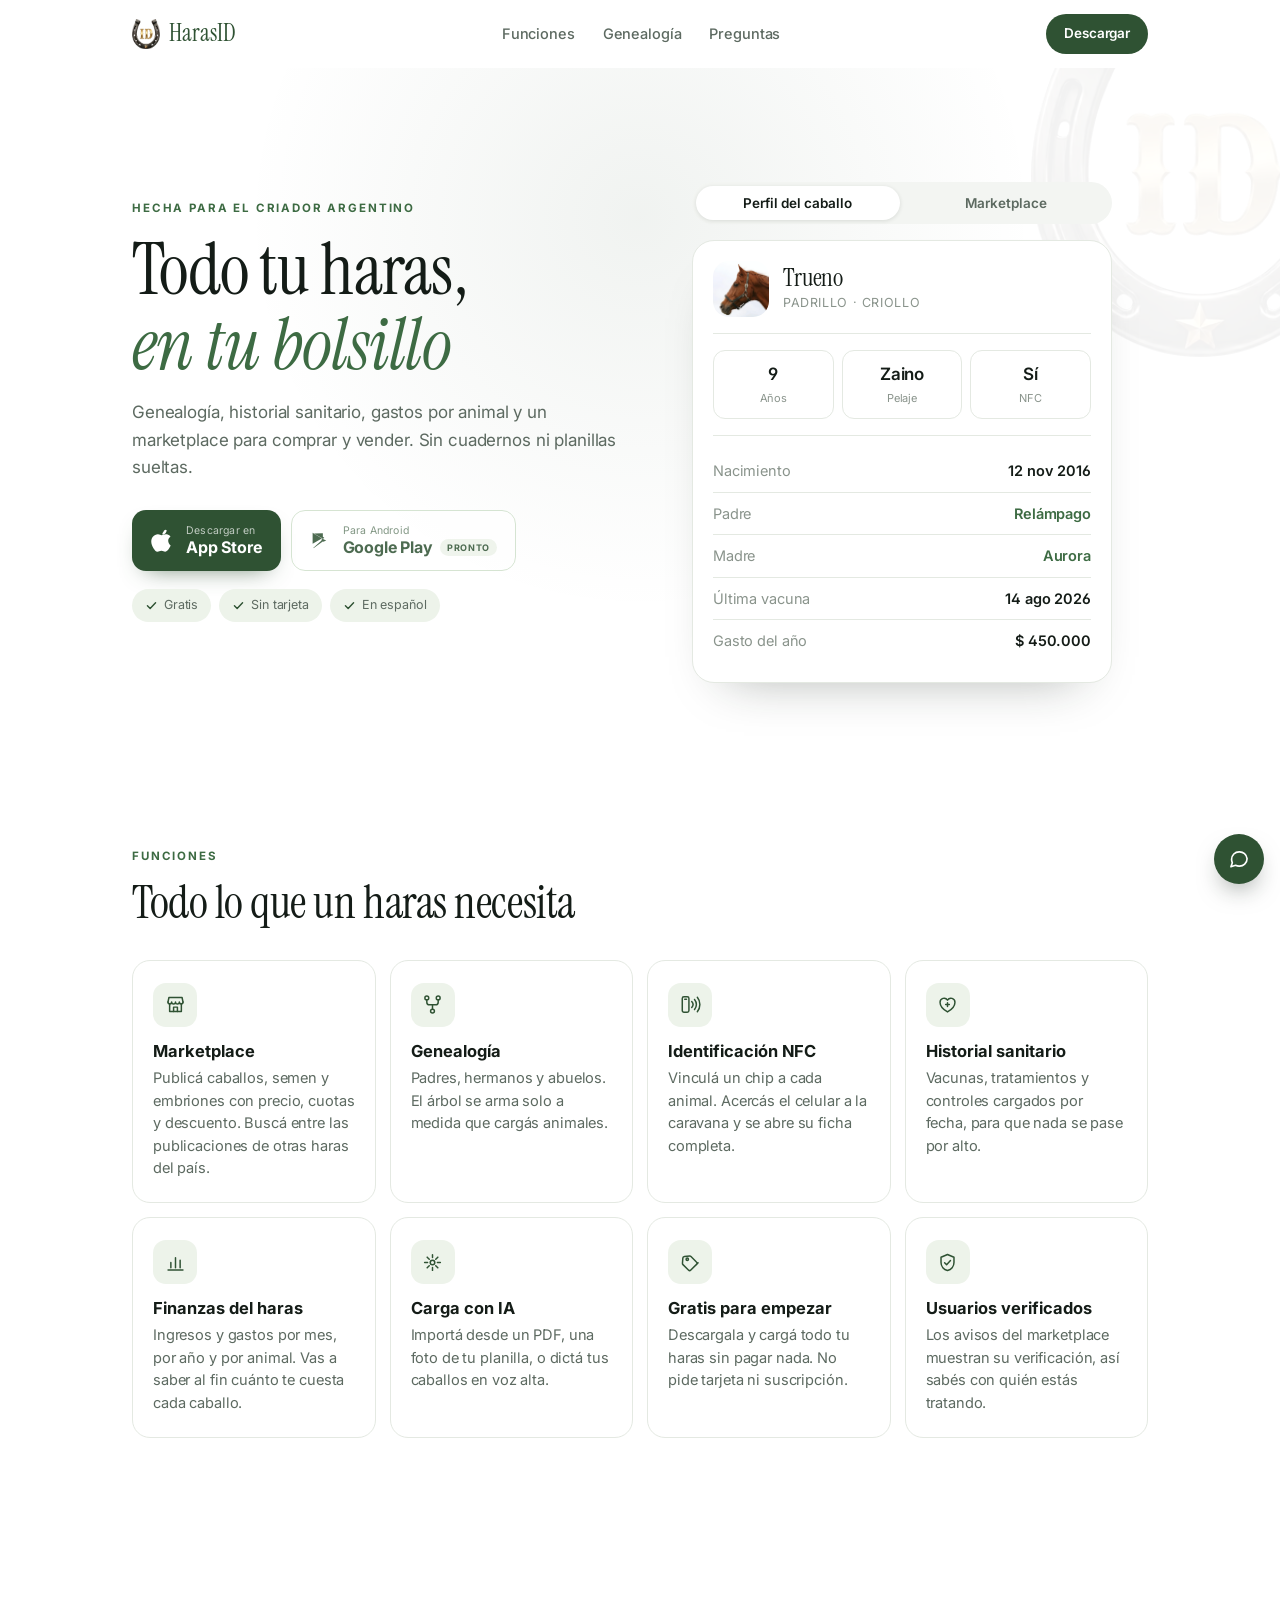
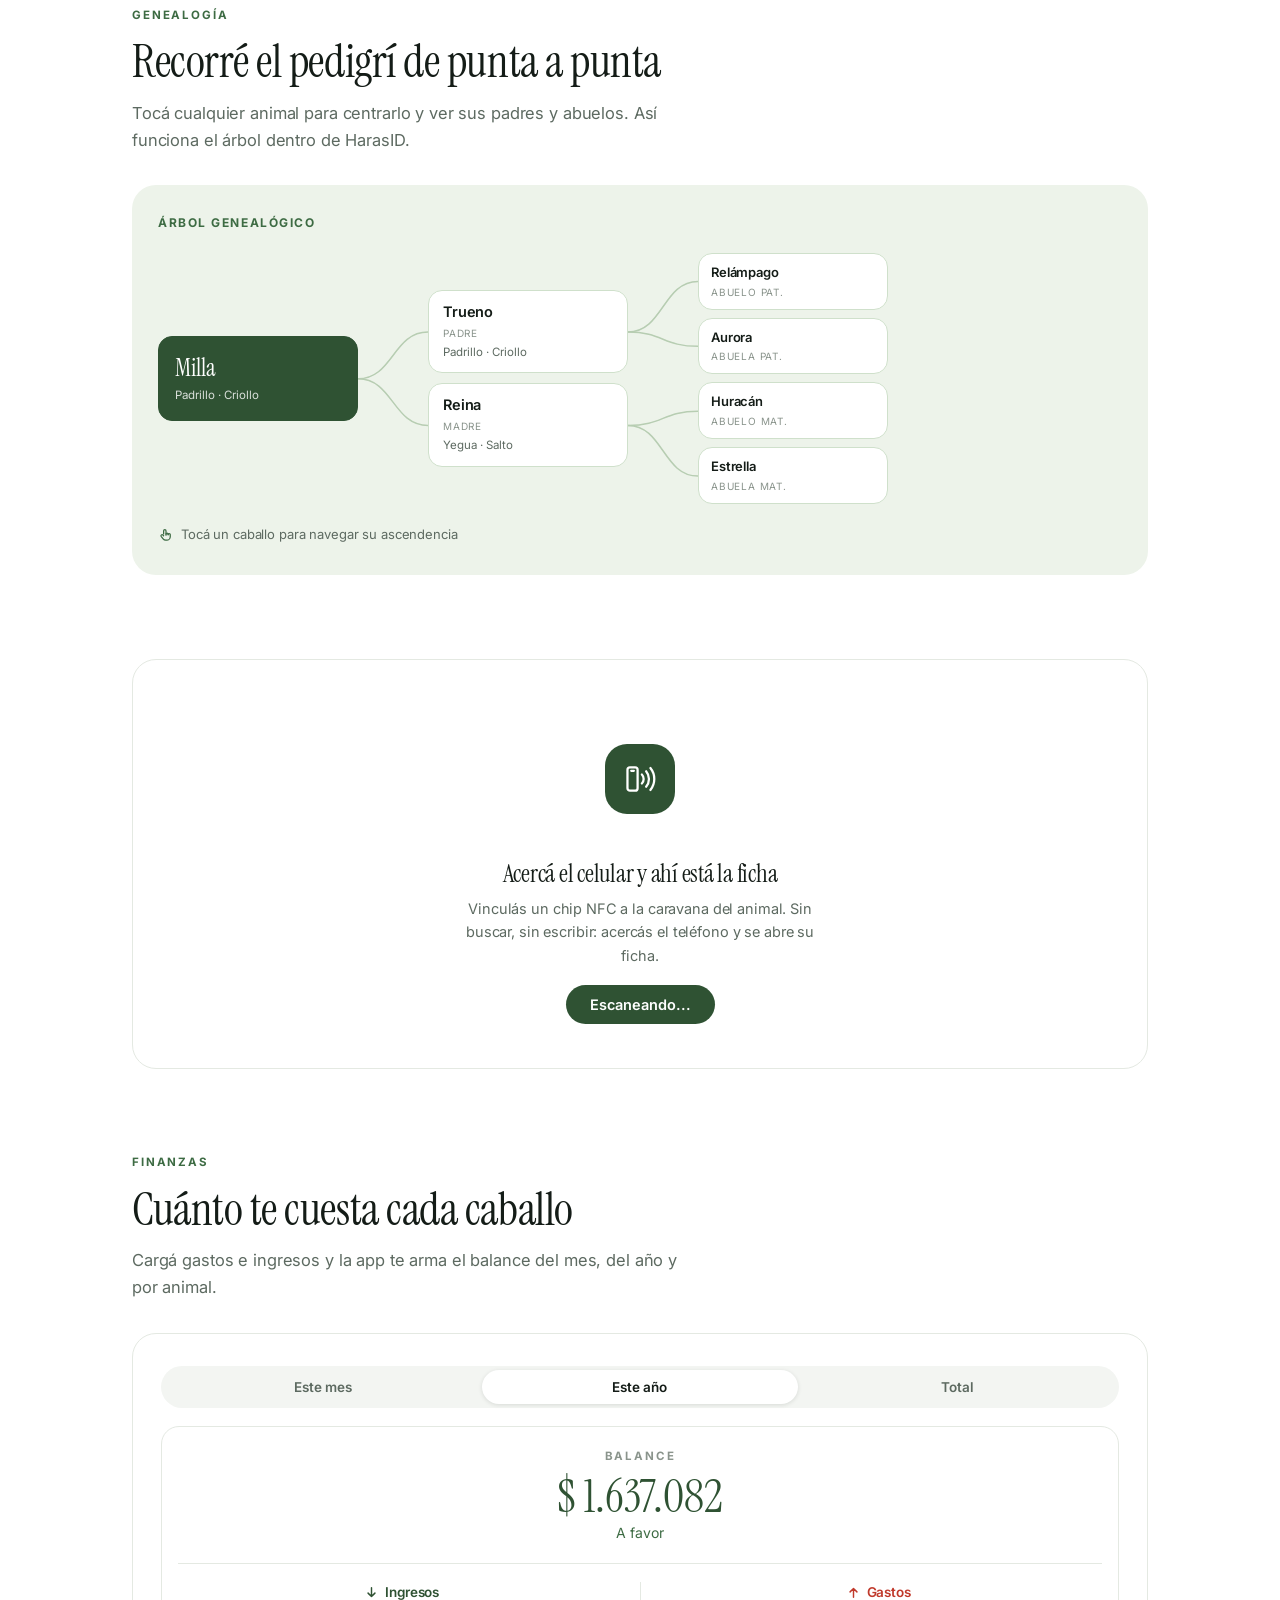
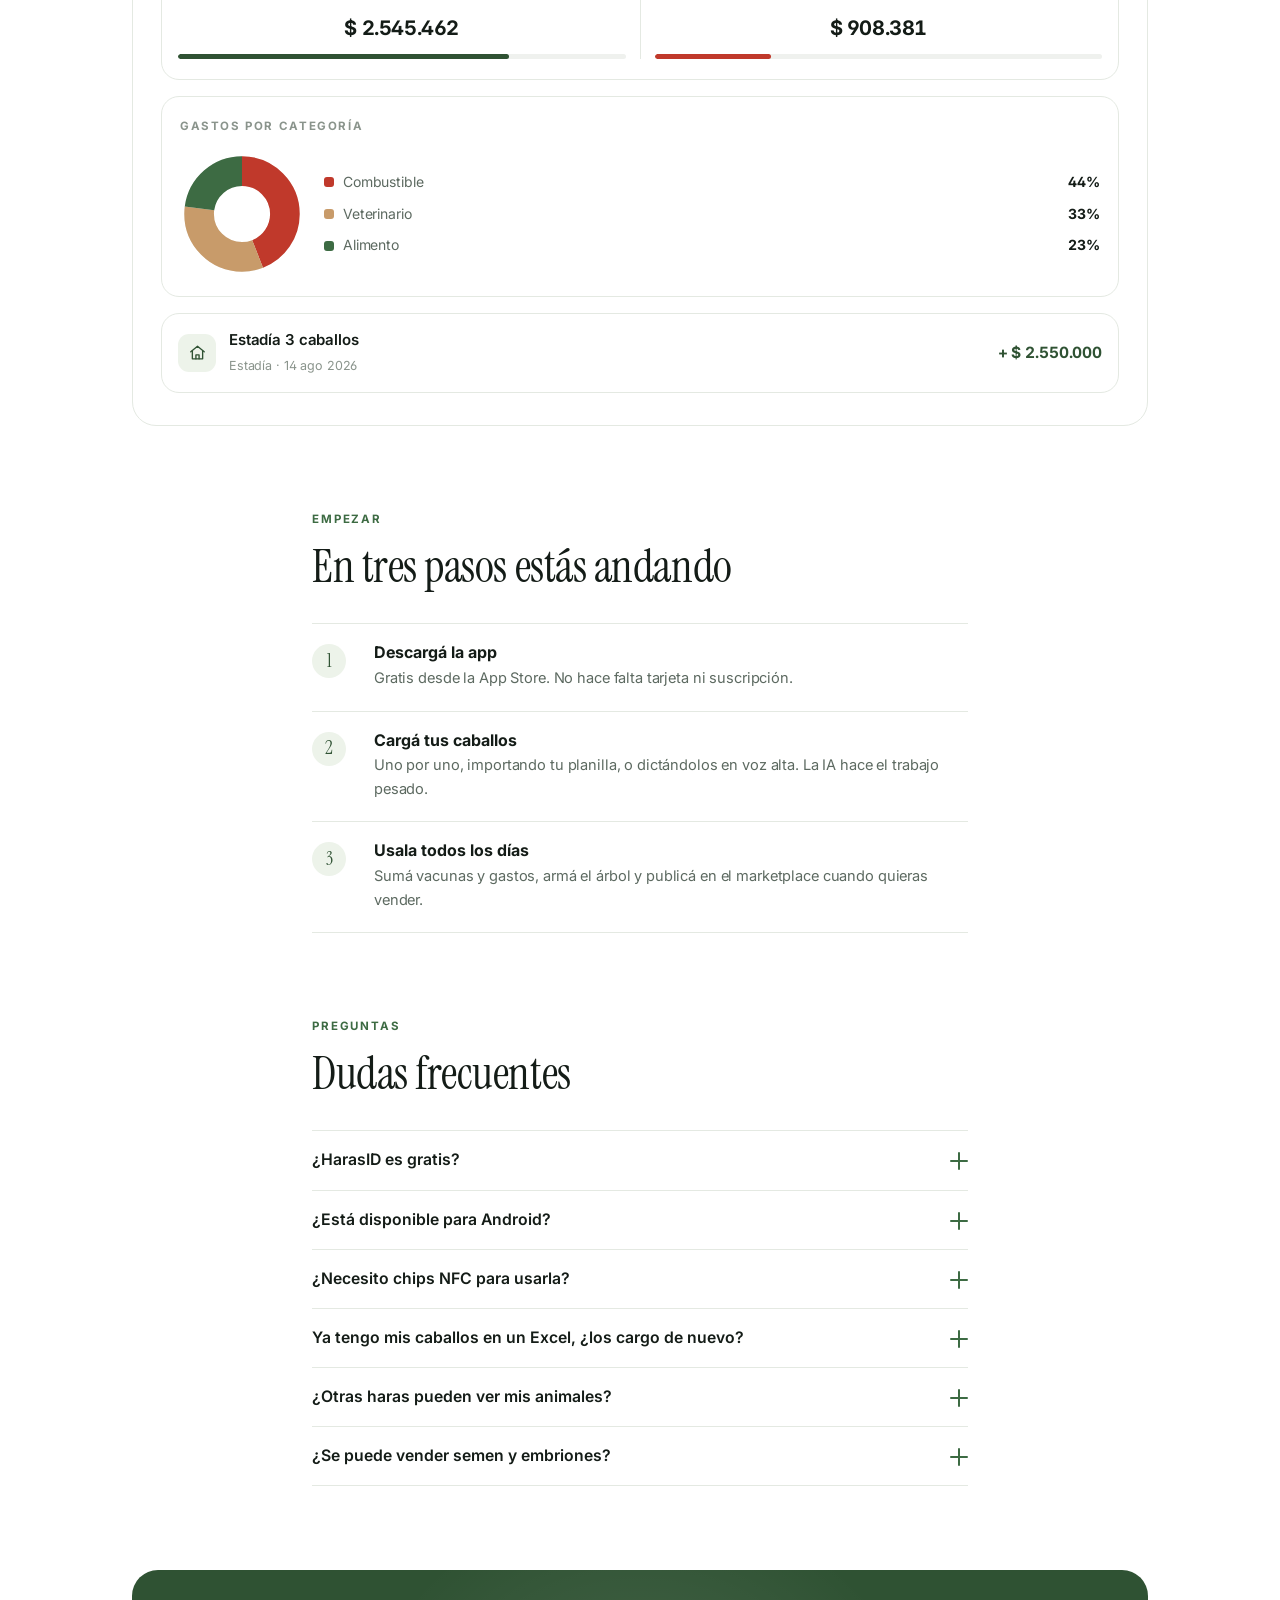
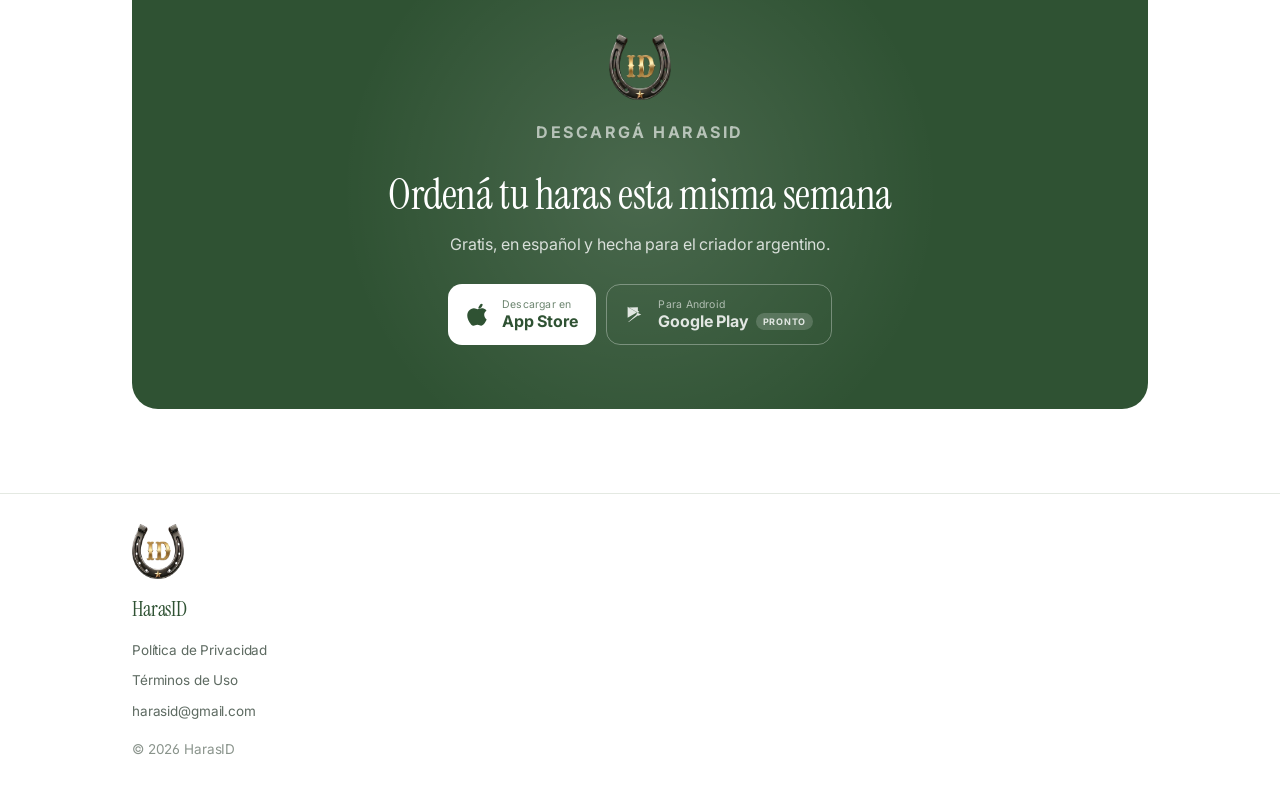
==== commit bf473df0: "Update index.html" ====
--- a/index.html
+++ b/index.html
@@ -60,6 +60,8 @@
 @media (prefers-reduced-motion:reduce){
   html{scroll-behavior:auto}
   .js [data-rev]{opacity:1!important;transform:none!important;transition:none!important}
+  .nodo--anim{opacity:1!important;transform:none!important}
+  .tocame,.tocame-halo{animation:none!important}
   *{animation:none!important;transition:none!important}
 }
 
@@ -105,8 +107,8 @@
 .ficha{margin-top:44px;border:1px solid var(--linea);border-radius:22px;padding:20px;background:#fff;box-shadow:0 26px 50px -34px rgba(24,35,27,.4);max-width:420px;}
 
 .ficha-top{display:flex;align-items:center;gap:14px;padding-bottom:16px;border-bottom:1px solid var(--linea);}
-.ficha-av{width:56px;height:56px;border-radius:16px;overflow:hidden;background:var(--verde-pale);flex:none;}
-.ficha-av img{width:100%;height:100%;object-fit:cover;object-position:46% 40%;}
+.foto-caballo{background-image:url("[data-uri]");background-size:cover;background-position:46% 40%;background-repeat:no-repeat;}
+.ficha-av{width:56px;height:56px;border-radius:16px;overflow:hidden;flex:none;}
 
 .ficha-nm{font-family:var(--serif);font-size:25px;font-weight:400;line-height:1.1;}
 .ficha-sb{font-size:12.5px;color:var(--gris-2);letter-spacing:.05em;text-transform:uppercase;margin-top:2px;}
@@ -130,6 +132,9 @@
 .arbol-scroll{overflow-x:auto;overflow-y:hidden;-webkit-overflow-scrolling:touch;padding:4px 22px 6px;}
 .arbol{position:relative;display:grid;grid-template-columns:150px 46px 150px 46px 150px;align-items:center;min-width:542px;}
 .arbol-svg{position:absolute;inset:0;width:100%;height:100%;pointer-events:none;overflow:visible;}
+.arbol-svg path{transition:stroke-dashoffset .85s cubic-bezier(.25,.8,.35,1);}
+@keyframes nodoEntra{from{opacity:0;transform:translateX(-12px) scale(.96)}to{opacity:1;transform:none}}
+.nodo--anim{animation:nodoEntra .55s cubic-bezier(.22,.8,.3,1) backwards;}
 .gen{display:flex;flex-direction:column;justify-content:center;gap:10px;position:relative;z-index:2;}
 .gen--g2{gap:8px;}
 .nodo{background:#fff;border:1px solid var(--verde-line);border-radius:14px;padding:12px 14px;text-align:left;width:100%;transition:transform .2s,box-shadow .2s,border-color .2s;}
@@ -194,6 +199,38 @@
 .mk-ver{display:flex;align-items:center;gap:4px;font-size:9.5px;font-weight:600;color:#2F73C4;margin-top:5px;}
 .mk-ver svg{width:11px;height:11px;flex:none;fill:#2F73C4;}
 
+.mk-seg button{flex:1;text-align:center;border-radius:99px;padding:7px 4px;font-size:12px;font-weight:600;color:var(--gris-2);transition:background .25s,color .25s,box-shadow .25s;}
+.mk-seg button[aria-selected="true"]{background:#fff;color:var(--tinta);box-shadow:0 1px 3px rgba(24,35,27,.12);}
+.mk-lista[hidden]{display:none;}
+.mk-vacio{text-align:center;padding:34px 16px 40px;}
+.mk-vacio svg{width:34px;height:34px;margin:0 auto 12px;stroke:rgba(255,255,255,.45);fill:none;stroke-width:1.5;}
+.mk-vacio b{display:block;font-family:var(--serif);font-weight:400;font-size:17px;color:#fff;}
+.mk-vacio span{display:block;font-size:12px;color:rgba(255,255,255,.55);margin-top:5px;}
+.mk-foto--vial{display:flex;align-items:center;justify-content:center;background:#EDEFEA;}
+.mk-foto--vial svg{width:30px;height:30px;stroke:#A9B7A5;fill:none;stroke-width:1.5;stroke-linecap:round;stroke-linejoin:round;}
+.mk-tipo{font-size:8.5px;font-weight:700;letter-spacing:.1em;color:var(--verde-2);margin-bottom:2px;}
+
+/* barra de progreso de lectura */
+.progreso{position:absolute;left:0;bottom:0;height:2px;width:100%;background:transparent;}
+.progreso i{display:block;height:100%;width:0;background:var(--verde);transition:width .12s linear;}
+
+/* ---------- pista tactil: saltito cada 5s hasta que lo tocan ---------- */
+@keyframes saltito{
+  0%,84%,100%{transform:translateY(0)}
+  88%{transform:translateY(-5px)}
+  92%{transform:translateY(0)}
+  95%{transform:translateY(-2px)}
+  98%{transform:translateY(0)}
+}
+@keyframes halo{
+  0%,84%,100%{box-shadow:0 0 0 0 rgba(47,82,51,0)}
+  90%{box-shadow:0 0 0 6px rgba(47,82,51,.13)}
+  100%{box-shadow:0 0 0 0 rgba(47,82,51,0)}
+}
+.tocame{animation:saltito 5s ease-in-out infinite;}
+.tocame-halo{animation:halo 5s ease-in-out infinite;}
+.tocame:hover,.tocame-halo:hover{animation:none;}
+
 /* ---------- funciones ---------- */
 .fn{display:grid;gap:12px;}
 .fcard{border:1px solid var(--linea);border-radius:18px;padding:22px 20px;transition:border-color .25s,box-shadow .25s,transform .25s;}
@@ -217,8 +254,7 @@
 .nfc-card{position:absolute;left:50%;top:50%;transform:translate(-50%,-40%) scale(.94);width:min(300px,100%);background:#fff;border:1px solid var(--verde-line);border-radius:16px;padding:14px;text-align:left;opacity:0;pointer-events:none;transition:opacity .45s ease,transform .45s cubic-bezier(.22,.8,.3,1);box-shadow:0 20px 40px -24px rgba(24,35,27,.5);z-index:3;}
 .nfc.done .nfc-card{opacity:1;transform:translate(-50%,-50%) scale(1);}
 .nfc-card .r1{display:flex;align-items:center;gap:11px;margin-bottom:10px;}
-.nfc-card .av{width:38px;height:38px;border-radius:11px;background:var(--verde-pale);flex:none;display:flex;align-items:center;justify-content:center;}
-.nfc-card .av svg{width:20px;height:20px;stroke:var(--verde);fill:none;stroke-width:1.6;}
+.nfc-card .av{width:40px;height:40px;border-radius:12px;overflow:hidden;flex:none;}
 .nfc-card .nm{font-family:var(--serif);font-size:19px;font-weight:400;line-height:1.15;}
 .nfc-card .sb{font-size:11px;color:var(--gris-2);letter-spacing:.05em;text-transform:uppercase;}
 .nfc-card .rows{display:grid;gap:6px;}
@@ -351,7 +387,6 @@
 <script>document.documentElement.classList.add('js');</script>
 
 <svg style="position:absolute;width:0;height:0" aria-hidden="true"><defs>
-<symbol id="i-horse" viewBox="0 0 24 24"><path d="M4 20c0-4.2 1.6-7.2 4.4-9.1L7 8.2l2.3-1.1L8.6 4l3.2 1.9 2.4-1.4c2.6 1 4.3 3 5 6 .7 3-.2 5.6-2.6 7.7"/><path d="M8.4 10.9 12 13"/><circle cx="14.4" cy="8.1" r=".8" fill="currentColor" stroke="none"/></symbol>
 <symbol id="i-check" viewBox="0 0 24 24"><path d="M4.5 12.6l5 5L19.5 6.8"/></symbol>
 <symbol id="i-store" viewBox="0 0 24 24"><path d="M3.4 9.2 4.5 4h15l1.1 5.2"/><path d="M3.4 9.2a2.1 2.1 0 0 0 4.2 0 2.1 2.1 0 0 0 4.4 0 2.1 2.1 0 0 0 4.4 0 2.1 2.1 0 0 0 4.2 0"/><path d="M5.3 11.1V20h13.4v-8.9"/><path d="M9.8 20v-5h4.4v5"/></symbol>
 <symbol id="i-tree" viewBox="0 0 24 24"><circle cx="5.5" cy="4.5" r="2.2"/><circle cx="18.5" cy="4.5" r="2.2"/><circle cx="12" cy="19.5" r="2.2"/><path d="M5.5 6.7v2.6a3 3 0 0 0 3 3h7a3 3 0 0 0 3-3V6.7"/><path d="M12 12.3v5"/></symbol>
@@ -376,6 +411,7 @@
     </nav>
     <a class="hdr-cta" data-store="ios" href="https://apps.apple.com/ar/app/harasid/id6783467588" target="_blank" rel="noopener">Descargar</a>
   </div>
+  <div class="progreso" aria-hidden="true"><i id="progreso"></i></div>
 </header>
 
 <main id="top">
@@ -412,7 +448,7 @@
 
       <div class="ficha vista-panel" id="vistaPerfil" role="tabpanel" aria-label="Perfil del caballo">
         <div class="ficha-top">
-          <div class="ficha-av"><img src="[data-uri]" alt="Trueno, padrillo criollo" width="760" height="456" loading="lazy"></div>
+          <div class="ficha-av foto-caballo" role="img" aria-label="Foto de Trueno"></div>
           <div>
             <div class="ficha-nm">Trueno</div>
             <div class="ficha-sb">Padrillo · Criollo</div>
@@ -436,13 +472,15 @@
         <div class="mk-hd">
           <h3>Marketplace</h3>
           <p>Comprá y vendé caballos, semen y embriones</p>
-          <div class="mk-seg">
-            <span class="on">Caballos</span><span>Semen</span><span>Embriones</span>
+          <div class="mk-seg" role="tablist" aria-label="Tipo de publicación">
+            <button type="button" role="tab" aria-selected="true" data-mk="Caballos">Caballos</button>
+            <button type="button" role="tab" aria-selected="false" data-mk="Semen">Semen</button>
+            <button type="button" role="tab" aria-selected="false" data-mk="Embriones">Embriones</button>
           </div>
           <div class="mk-stats">
-            <div class="mk-stat on"><svg viewBox="0 0 24 24"><path d="M3.5 12.5V4.5h8l8.5 8.5-8 8-8.5-8.5z"/><circle cx="8" cy="9" r="1.2"/></svg><span><b>87</b><i>Publicados</i></span></div>
-            <div class="mk-stat"><svg viewBox="0 0 24 24"><circle cx="12" cy="8" r="3.4"/><path d="M5 20c0-3.6 3.2-5.6 7-5.6s7 2 7 5.6"/></svg><span><b>4</b><i>Mis avisos</i></span></div>
-            <div class="mk-stat"><svg viewBox="0 0 24 24"><circle cx="9" cy="8" r="2.1"/><circle cx="15" cy="8" r="2.1"/><circle cx="9" cy="14.5" r="2.1"/><circle cx="15" cy="14.5" r="2.1"/></svg><span><b>2</b><i>Razas</i></span></div>
+            <div class="mk-stat on"><svg viewBox="0 0 24 24"><path d="M3.5 12.5V4.5h8l8.5 8.5-8 8-8.5-8.5z"/><circle cx="8" cy="9" r="1.2"/></svg><span><b data-num="87">87</b><i>Publicados</i></span></div>
+            <div class="mk-stat"><svg viewBox="0 0 24 24"><circle cx="12" cy="8" r="3.4"/><path d="M5 20c0-3.6 3.2-5.6 7-5.6s7 2 7 5.6"/></svg><span><b data-num="4">4</b><i>Mis avisos</i></span></div>
+            <div class="mk-stat"><svg viewBox="0 0 24 24"><circle cx="9" cy="8" r="2.1"/><circle cx="15" cy="8" r="2.1"/><circle cx="9" cy="14.5" r="2.1"/><circle cx="15" cy="14.5" r="2.1"/></svg><span><b data-num="2">2</b><i>Razas</i></span></div>
           </div>
           <div class="mk-buscar">
             <svg viewBox="0 0 24 24"><circle cx="10.5" cy="10.5" r="6.5"/><path d="M15.5 15.5 20 20"/></svg>
@@ -450,8 +488,9 @@
           </div>
         </div>
         <div class="mk-body">
-          <div class="mk-res">4 resultados</div>
-          <div class="mk-grid">
+          <div class="mk-res" id="mkRes">4 resultados</div>
+          <div class="mk-lista" id="mkCaballos">
+            <div class="mk-grid">
             <div class="mk-card">
               <div class="mk-foto">
                 <img src="[data-uri]" alt="Potri publicado en el marketplace de HarasID" width="320" height="240" loading="lazy">
@@ -502,6 +541,36 @@
                 <div class="mk-ver"><svg viewBox="0 0 24 24"><path d="M12 1.8l2.5 2 3.2-.3 1 3 2.7 1.8-1.3 2.9 1.3 2.9-2.7 1.8-1 3-3.2-.3-2.5 2-2.5-2-3.2.3-1-3-2.7-1.8L4.2 11.2 2.9 8.3l2.7-1.8 1-3 3.2.3z"/><path d="M8.6 12.1l2.3 2.3 4.5-4.7" fill="none" stroke="#fff" stroke-width="2.1" stroke-linecap="round" stroke-linejoin="round"/></svg>Verificado</div>
               </div>
             </div>
+            </div>
+          </div>
+          <div class="mk-lista" id="mkSemen" hidden>
+            <div class="mk-grid">
+              <div class="mk-card">
+                <div class="mk-foto mk-foto--vial"><svg viewBox="0 0 24 24"><path d="M9 2.5h6"/><path d="M10 2.5v4.2l-3 4.1V20a1.5 1.5 0 0 0 1.5 1.5h7A1.5 1.5 0 0 0 17 20v-9.2l-3-4.1V2.5"/><path d="M7.4 13.5h9.2"/></svg></div>
+                <div class="mk-info">
+                  <div class="mk-tipo">SEMEN</div>
+                  <div class="mk-precio">US$ 1.000</div>
+                  <div class="mk-nombre">Pegasus United</div>
+                  <div class="mk-raza">Sangre Argentina</div>
+                </div>
+              </div>
+              <div class="mk-card">
+                <div class="mk-foto mk-foto--vial"><svg viewBox="0 0 24 24"><path d="M9 2.5h6"/><path d="M10 2.5v4.2l-3 4.1V20a1.5 1.5 0 0 0 1.5 1.5h7A1.5 1.5 0 0 0 17 20v-9.2l-3-4.1V2.5"/><path d="M7.4 13.5h9.2"/></svg></div>
+                <div class="mk-info">
+                  <div class="mk-tipo">SEMEN</div>
+                  <div class="mk-precio">US$ 2.000</div>
+                  <div class="mk-nombre">Pegasus Dillinger</div>
+                  <div class="mk-raza">Sangre Argentina</div>
+                </div>
+              </div>
+            </div>
+          </div>
+          <div class="mk-lista" id="mkEmbriones" hidden>
+            <div class="mk-vacio">
+              <svg viewBox="0 0 24 24"><circle cx="9" cy="7.5" r="2.4"/><circle cx="15" cy="7.5" r="2.4"/><circle cx="6" cy="13" r="2.4"/><circle cx="12" cy="13" r="2.4"/><circle cx="18" cy="13" r="2.4"/><circle cx="9" cy="18.5" r="2.4"/><circle cx="15" cy="18.5" r="2.4"/></svg>
+              <b>No hay embriones publicados</b>
+              <span>Tocá + para publicar</span>
+            </div>
           </div>
         </div>
       </div>
@@ -536,7 +605,7 @@
       <p class="lede">Tocá cualquier animal para centrarlo y ver sus padres y abuelos. Así funciona el árbol dentro de HarasID.</p>
     </div>
 
-    <div class="arbol-wrap" data-rev data-d="1">
+    <div class="arbol-wrap" id="cajaArbol" data-rev data-d="1">
       <div class="arbol-hd">
         <span class="t">Árbol genealógico</span>
         <button class="btn-reset" id="arbolReset" type="button">Volver a Milla</button>
@@ -564,7 +633,7 @@
         <div class="nfc-chip"><svg viewBox="0 0 24 24"><use href="#i-nfc"/></svg></div>
         <div class="nfc-card">
           <div class="r1">
-            <div class="av"><svg viewBox="0 0 24 24"><use href="#i-horse"/></svg></div>
+            <div class="av foto-caballo" role="img" aria-label="Foto de Milla"></div>
             <div><div class="nm">Milla</div><div class="sb">Padrillo · Criollo</div></div>
           </div>
           <div class="rows">
@@ -721,6 +790,23 @@
      App Store Connect o desde el boton Compartir de la ficha.
      ================================================================ */
   var URL_APP_STORE = 'https://apps.apple.com/ar/app/harasid/id6783467588';
+
+  var _tick = 0;
+
+  /* ---------- pista tactil ----------
+     Los controles que se pueden tocar dan un saltito cada 5 segundos.
+     En cuanto la persona interactua con ese control, la pista se apaga
+     para siempre y no vuelve a molestar. Se declara al principio porque
+     el arbol genealogico la consulta apenas se renderiza.              */
+  var pistasUsadas = {};
+  function apagarPista(grupo, nodos){
+    pistasUsadas[grupo] = true;
+    for(var i = 0; i < nodos.length; i++){
+      nodos[i].classList.remove('tocame');
+      nodos[i].classList.remove('tocame-halo');
+    }
+  }
+
 
   var botonesIOS = document.querySelectorAll('a[data-store="ios"]');
   for(var bi = 0; bi < botonesIOS.length; bi++){
@@ -767,7 +853,8 @@
     var o = opts || {};
     var b = document.createElement('button');
     b.type = 'button';
-    b.className = 'nodo' + (o.foco ? ' nodo--foco' : '') + (o.g2 ? ' nodo--g2' : '');
+    b.className = 'nodo' + (o.foco ? ' nodo--foco' : '') + (o.g2 ? ' nodo--g2' : '') + (o.anim ? ' nodo--anim' : '');
+    if(o.anim){ b.style.animationDelay = (o.retraso || 0) + 'ms'; }
     var c = id ? CABALLOS[id] : null;
     if(!c){
       b.className += ' nodo--vacio';
@@ -781,37 +868,55 @@
     b.innerHTML = html;
     if(!o.foco){
       b.setAttribute('aria-label', 'Ver la ascendencia de ' + c.nombre);
-      b.addEventListener('click', function(){ render(id); });
+      b.addEventListener('click', function(){
+        apagarPista('arbol', [b]);
+        render(id, true);
+      });
+      if(o.pista && !pistasUsadas['arbol']){
+        // se espera a que termine la animacion de entrada: dos reglas
+        // "animation" sobre el mismo elemento se pisan entre si
+        var espera = o.anim ? (o.retraso || 0) + 650 : 0;
+        setTimeout(function(){
+          b.classList.remove('nodo--anim');   // la entrada ya termino
+          if(!pistasUsadas['arbol']){ b.classList.add('tocame-halo'); }
+        }, espera);
+      }
     }
     return b;
   }
 
-  function render(id){
+  function render(id, animar){
     foco = id;
     var c = CABALLOS[id];
     elFoco.innerHTML = '';
     elPadres.innerHTML = '';
     elAbuelos.innerHTML = '';
 
-    elFoco.appendChild(nodo(id, '', {foco:true}));
+    // el arbol se arma por generacion: primero el animal, despues padres, despues abuelos
+    elFoco.appendChild(nodo(id, '', {foco:true, anim:animar, retraso:0}));
 
     var padreId = c.padre || null;
     var madreId = c.madre || null;
-    elPadres.appendChild(nodo(padreId, 'Padre', {}));
-    elPadres.appendChild(nodo(madreId, 'Madre', {}));
+    elPadres.appendChild(nodo(padreId, 'Padre', {anim:animar, retraso:170, pista:true}));
+    elPadres.appendChild(nodo(madreId, 'Madre', {anim:animar, retraso:240}));
 
     var p = padreId ? CABALLOS[padreId] : null;
     var m = madreId ? CABALLOS[madreId] : null;
-    elAbuelos.appendChild(nodo(p && p.padre ? p.padre : null, 'Abuelo pat.', {g2:true}));
-    elAbuelos.appendChild(nodo(p && p.madre ? p.madre : null, 'Abuela pat.', {g2:true}));
-    elAbuelos.appendChild(nodo(m && m.padre ? m.padre : null, 'Abuelo mat.', {g2:true}));
-    elAbuelos.appendChild(nodo(m && m.madre ? m.madre : null, 'Abuela mat.', {g2:true}));
+    var ab = [
+      [p && p.padre ? p.padre : null, 'Abuelo pat.'],
+      [p && p.madre ? p.madre : null, 'Abuela pat.'],
+      [m && m.padre ? m.padre : null, 'Abuelo mat.'],
+      [m && m.madre ? m.madre : null, 'Abuela mat.']
+    ];
+    for(var i = 0; i < 4; i++){
+      elAbuelos.appendChild(nodo(ab[i][0], ab[i][1], {g2:true, anim:animar, retraso:420 + i * 70}));
+    }
 
     elReset.classList.toggle('show', id !== RAIZ);
-    requestAnimationFrame(lineas);
-  }
-
-  function lineas(){
+    requestAnimationFrame(function(){ lineas(animar); });
+  }
+
+  function lineas(animar){
     var base = elArbol.getBoundingClientRect();
     if(!base.width){ return; }
     elSvg.setAttribute('viewBox', '0 0 ' + base.width + ' ' + base.height);
@@ -835,18 +940,96 @@
       unir(pd[1], ab[2]); unir(pd[1], ab[3]);
     }
     elSvg.innerHTML = paths;
-  }
-
-  elReset.addEventListener('click', function(){ render(RAIZ); });
-  render(RAIZ);
+    if(!animar){ return; }
+
+    // cada linea se dibuja sola, justo despues de que aparecen los nodos que une
+    var trazos = elSvg.querySelectorAll('path');
+    for(var t = 0; t < trazos.length; t++){
+      (function(pa, idx){
+        var largo = 0;
+        try { largo = pa.getTotalLength(); } catch(e){ largo = 0; }
+        if(!largo){ return; }
+        pa.style.strokeDasharray = largo;
+        pa.style.strokeDashoffset = largo;
+        // las 2 primeras unen foco-padres, las 4 siguientes padres-abuelos
+        var espera = idx < 2 ? 220 + idx * 70 : 470 + (idx - 2) * 70;
+        setTimeout(function(){ pa.style.strokeDashoffset = '0'; }, espera);
+      })(trazos[t], t);
+    }
+  }
+
+  elReset.addEventListener('click', function(){ render(RAIZ, true); });
+  render(RAIZ, false);
+
+  // el trazado arranca recien cuando el arbol entra en pantalla
+  var arbolVisto = false;
+  function animarArbol(){
+    if(arbolVisto){ return; }
+    arbolVisto = true;
+    render(foco, true);
+  }
 
   var tRes;
   window.addEventListener('resize', function(){
     clearTimeout(tRes);
-    tRes = setTimeout(lineas, 120);
+    tRes = setTimeout(function(){ lineas(false); }, 120);
   });
-  if(document.fonts && document.fonts.ready){ document.fonts.ready.then(lineas); }
-  window.addEventListener('load', lineas);
+  if(document.fonts && document.fonts.ready){ document.fonts.ready.then(function(){ lineas(false); }); }
+  window.addEventListener('load', function(){ lineas(false); });
+
+  /* ---------- barra de progreso de lectura ---------- */
+  var barra = document.getElementById('progreso');
+  function progreso(){
+    var alto = document.documentElement.scrollHeight - window.innerHeight;
+    var pc = alto > 0 ? (window.scrollY / alto) * 100 : 0;
+    barra.style.width = Math.max(0, Math.min(100, pc)) + '%';
+  }
+  progreso();
+  window.addEventListener('scroll', progreso, {passive:true});
+  window.addEventListener('resize', progreso);
+
+  /* ---------- marketplace: pestañas y contadores ---------- */
+  var mkTabs = document.querySelectorAll('.mk-seg button');
+  var mkRes = document.getElementById('mkRes');
+  var RESULTADOS = {Caballos:'4 resultados', Semen:'2 resultados', Embriones:'Sin resultados'};
+
+  function contarChico(el){
+    var meta = parseInt(el.getAttribute('data-num'), 10) || 0;
+    var t0 = null, dur = 900;
+    var mio = ++_tick;
+    el._run = mio;
+    function paso(t){
+      if(el._run !== mio){ return; }
+      if(t0 === null){ t0 = t; }
+      var p = Math.min((t - t0) / dur, 1);
+      el.textContent = Math.round(meta * (1 - Math.pow(1 - p, 3)));
+      if(p < 1){ requestAnimationFrame(paso); }
+    }
+    requestAnimationFrame(paso);
+  }
+  function contarStats(){
+    var ns = document.querySelectorAll('.mk-stat b[data-num]');
+    for(var i = 0; i < ns.length; i++){ contarChico(ns[i]); }
+  }
+
+  for(var mt = 0; mt < mkTabs.length; mt++){
+    mkTabs[mt].addEventListener('click', function(){
+      var destino = this.getAttribute('data-mk');
+      for(var n = 0; n < mkTabs.length; n++){
+        var t = mkTabs[n];
+        var activo = t === this;
+        t.setAttribute('aria-selected', activo ? 'true' : 'false');
+        var lista = document.getElementById('mk' + t.getAttribute('data-mk'));
+        if(lista){ lista.hidden = !activo; }
+      }
+      apagarPista('mkseg', mkTabs);
+      if(mkRes){ mkRes.textContent = RESULTADOS[destino] || ''; }
+    });
+  }
+
+  for(var mp = 0; mp < mkTabs.length; mp++){
+    if(mkTabs[mp].getAttribute('data-mk') === 'Semen'){ mkTabs[mp].classList.add('tocame'); }
+  }
 
   /* ---------- conmutador de vistas del hero ---------- */
   var vistaTabs = document.querySelectorAll('.vista-tab');
@@ -860,15 +1043,22 @@
         var panel = document.getElementById('vista' + t.getAttribute('data-vista'));
         if(panel){ panel.hidden = !activo; }
       }
-      void destino;
+      apagarPista('vistas', vistaTabs);
+      if(destino === 'Market'){ contarStats(); }
     });
+  }
+
+  if(!pistasUsadas['vistas']){
+    for(var vp = 0; vp < vistaTabs.length; vp++){
+      if(vistaTabs[vp].getAttribute('aria-selected') !== 'true'){ vistaTabs[vp].classList.add('tocame'); }
+    }
   }
 
   /* ---------- NFC demo ---------- */
   var nfc = document.getElementById('nfc');
   var nfcBtn = document.getElementById('nfcBtn');
   var nfcT1, nfcT2;
-  nfcBtn.addEventListener('click', function(){
+  function correrNFC(){
     clearTimeout(nfcT1); clearTimeout(nfcT2);
     nfc.classList.remove('done');
     nfc.classList.add('run');
@@ -880,7 +1070,19 @@
       nfcBtn.textContent = 'Escanear de nuevo';
       nfcBtn.disabled = false;
     }, 1700);
+  }
+  nfcBtn.addEventListener('click', function(){
+    apagarPista('nfc', [nfcBtn]);
+    correrNFC();
   });
+  nfcBtn.classList.add('tocame');
+
+  var nfcVisto = false;
+  function autoNFC(){
+    if(nfcVisto){ return; }
+    nfcVisto = true;
+    nfcT2 = setTimeout(correrNFC, 450);
+  }
 
   /* ---------- finanzas ---------- */
   var PERIODOS = {
@@ -900,7 +1102,6 @@
   function plata(n){
     return '$ ' + Math.round(n).toString().replace(/\B(?=(\d{3})+(?!\d))/g, '.');
   }
-  var _tick = 0;
   function contar(el, hasta, pre){
     var ini = 0, t0 = null, dur = 1100;
     var mio = ++_tick;               // cancela cualquier conteo anterior
@@ -974,8 +1175,12 @@
   }
 
   var finTabs = document.querySelectorAll('.fin-tab');
+  for(var fp = 0; fp < finTabs.length; fp++){
+    if(finTabs[fp].getAttribute('data-per') === 'total'){ finTabs[fp].classList.add('tocame'); }
+  }
   for(var ft = 0; ft < finTabs.length; ft++){
     finTabs[ft].addEventListener('click', function(){
+      apagarPista('fintabs', finTabs);
       for(var n = 0; n < finTabs.length; n++){ finTabs[n].setAttribute('aria-selected', 'false'); }
       this.setAttribute('aria-selected', 'true');
       periodo = this.getAttribute('data-per');
@@ -994,12 +1199,15 @@
 
   var revs = document.querySelectorAll('[data-rev]');
   var fin = document.getElementById('fin');
+  var cajaArbol = document.getElementById('cajaArbol');
   if('IntersectionObserver' in window){
     var io = new IntersectionObserver(function(entries){
       entries.forEach(function(e){
         if(!e.isIntersecting){ return; }
         e.target.classList.add('on');
         if(e.target === fin){ pintarBarras(); }
+        if(e.target === cajaArbol){ animarArbol(); }
+        if(e.target === nfc){ autoNFC(); }
         io.unobserve(e.target);
       });
     }, {threshold:0.12, rootMargin:'0px 0px -6% 0px'});
@@ -1007,12 +1215,21 @@
   } else {
     for(var j = 0; j < revs.length; j++){ revs[j].classList.add('on'); }
     pintarBarras();
+    animarArbol();
+    autoNFC();
   }
 
   /* ---------- FAQ ---------- */
   var qBtns = document.querySelectorAll('.q button');
+  var qIconos = [];
+  for(var qi = 0; qi < qBtns.length; qi++){
+    var ic = qBtns[qi].querySelector('.ic');
+    if(ic){ qIconos.push(ic); }
+  }
+  if(qIconos.length){ qIconos[0].classList.add('tocame'); }
   for(var k = 0; k < qBtns.length; k++){
     qBtns[k].addEventListener('click', function(){
+      apagarPista('faq', qIconos);
       var q = this.parentElement;
       var a = q.querySelector('.a');
       var abierto = q.classList.contains('open');
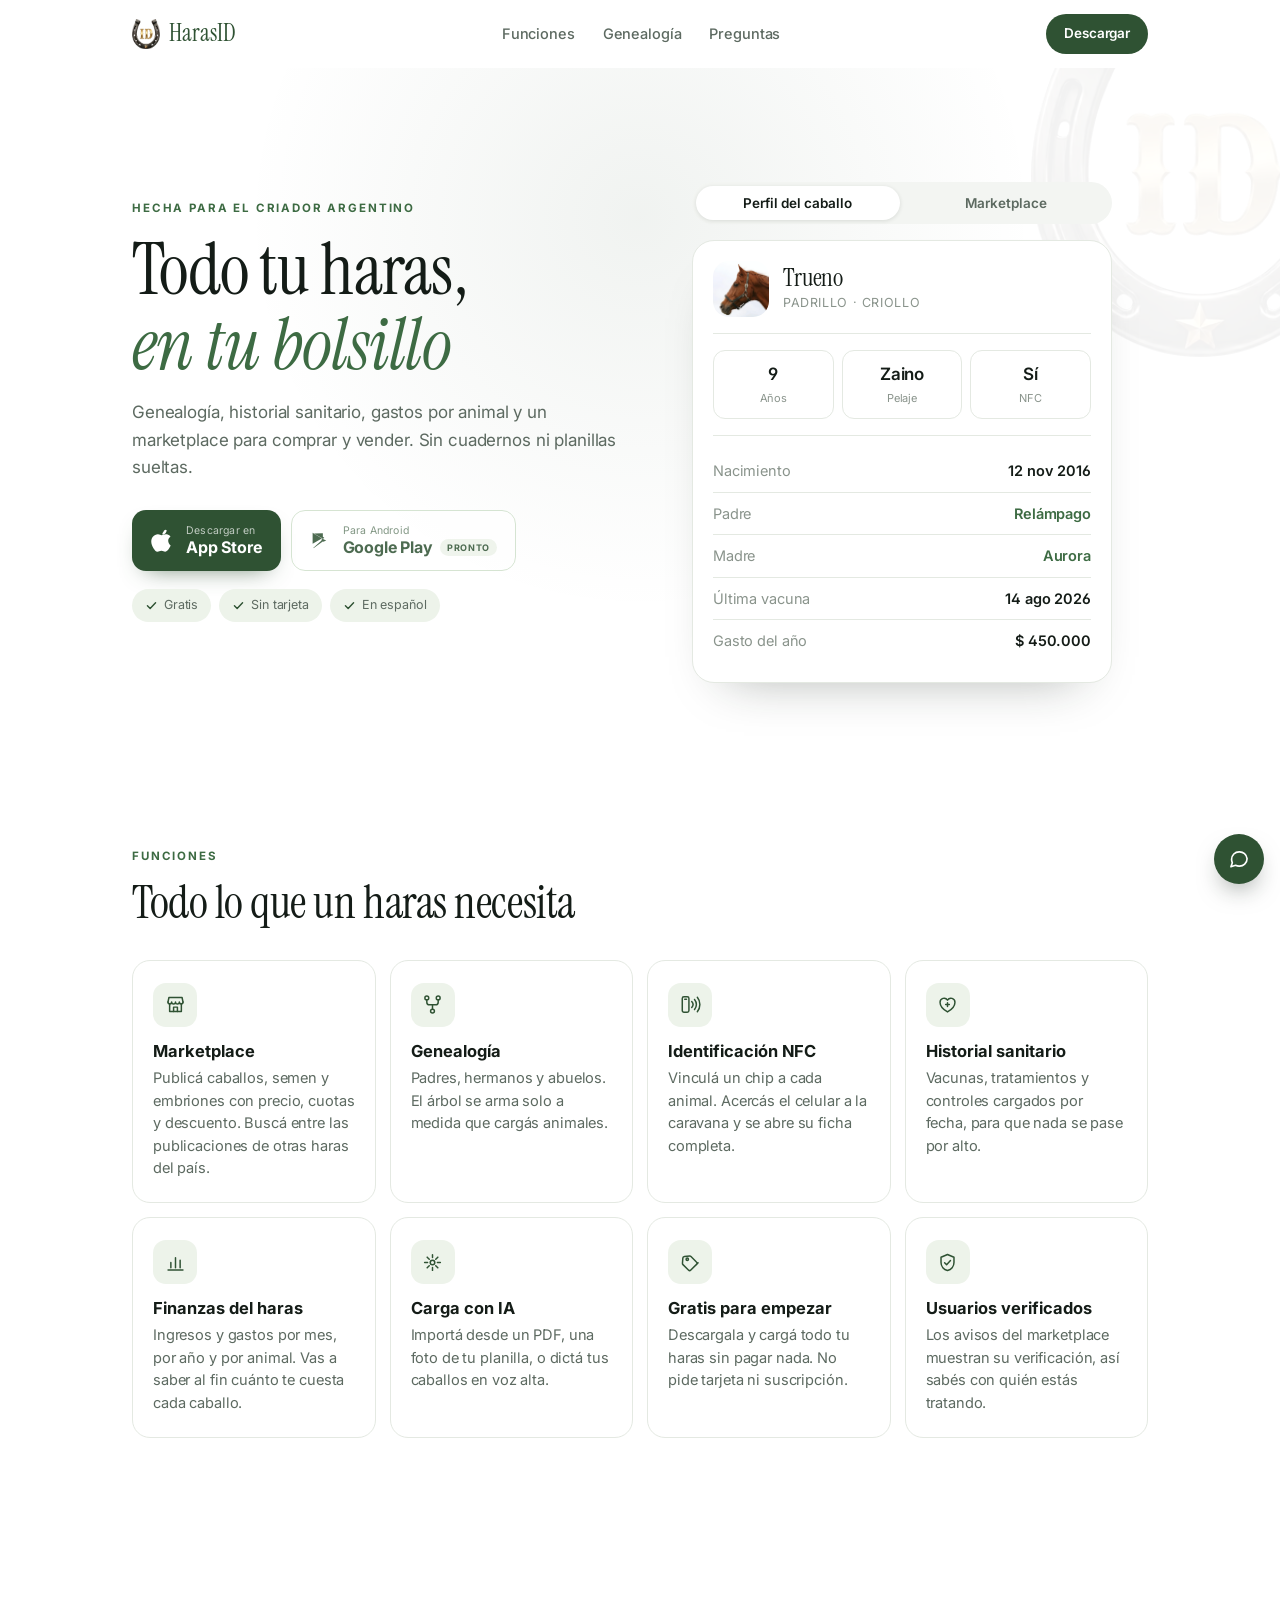
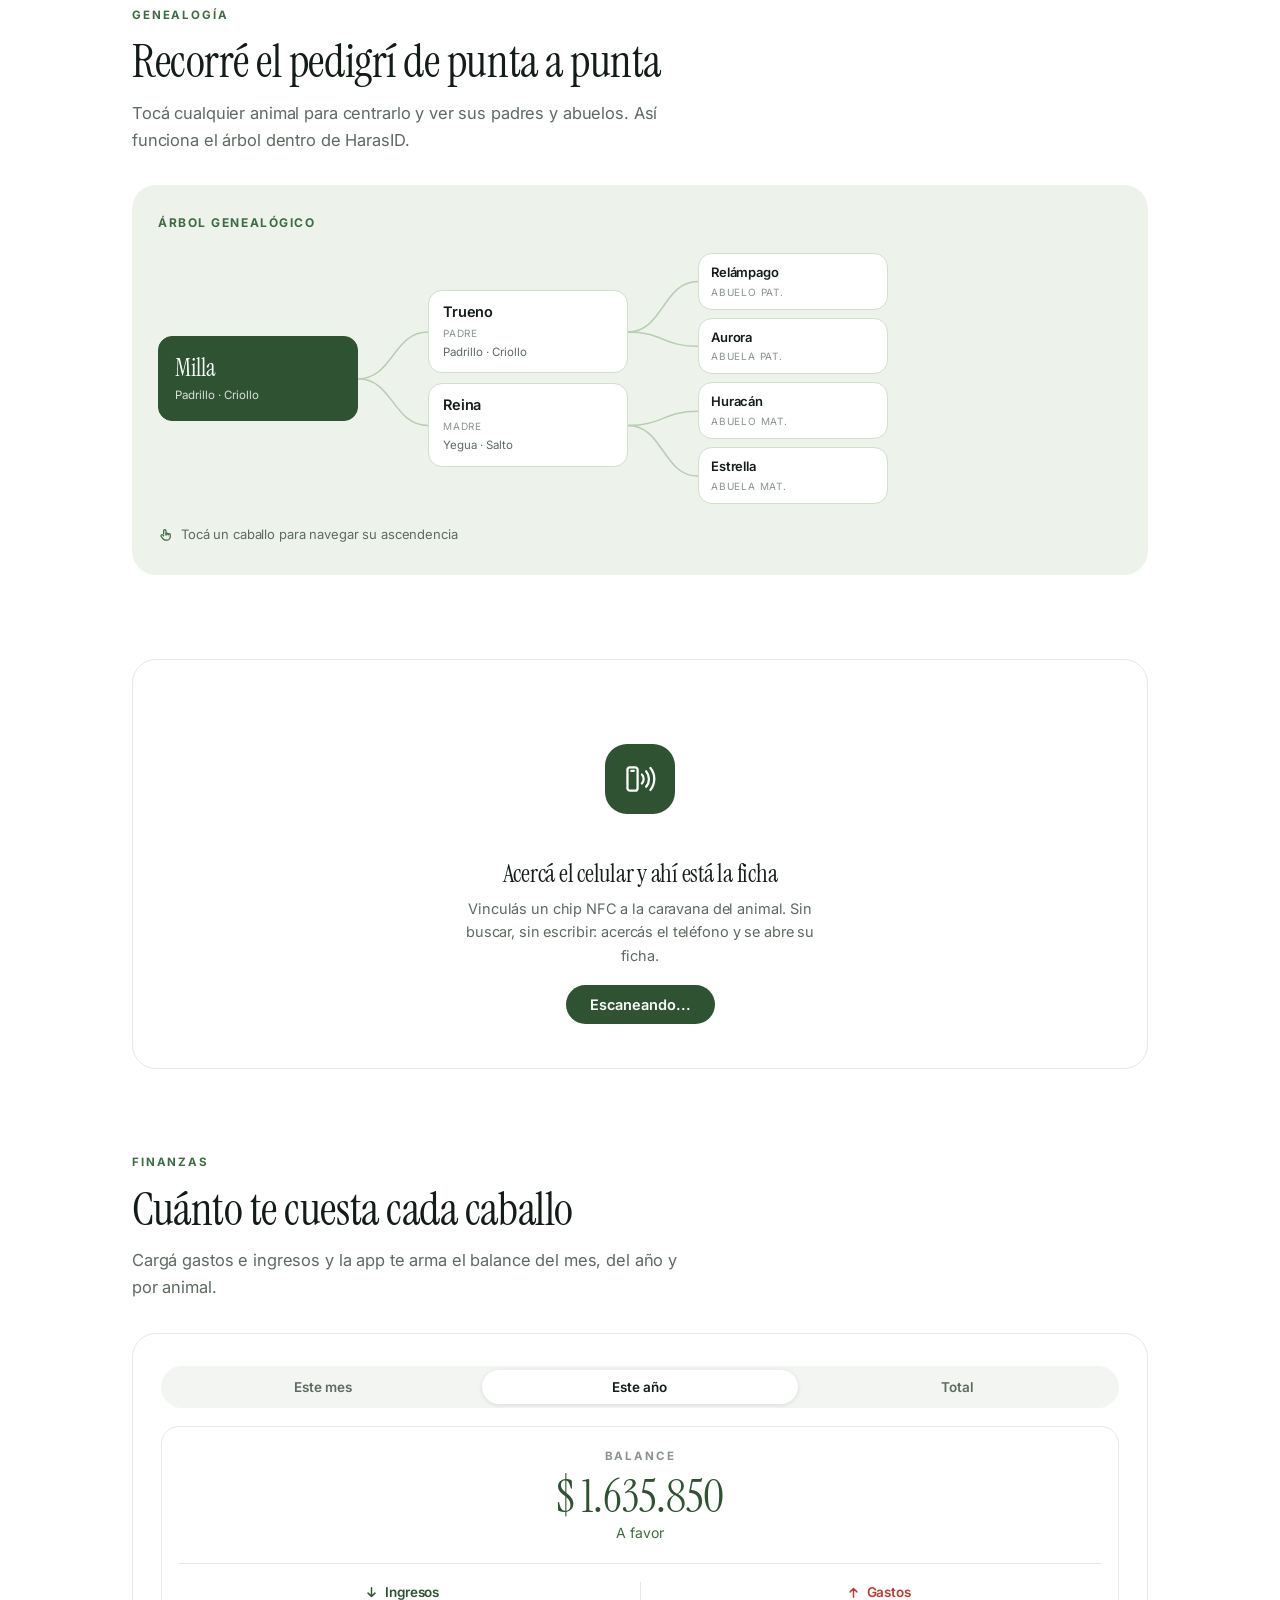
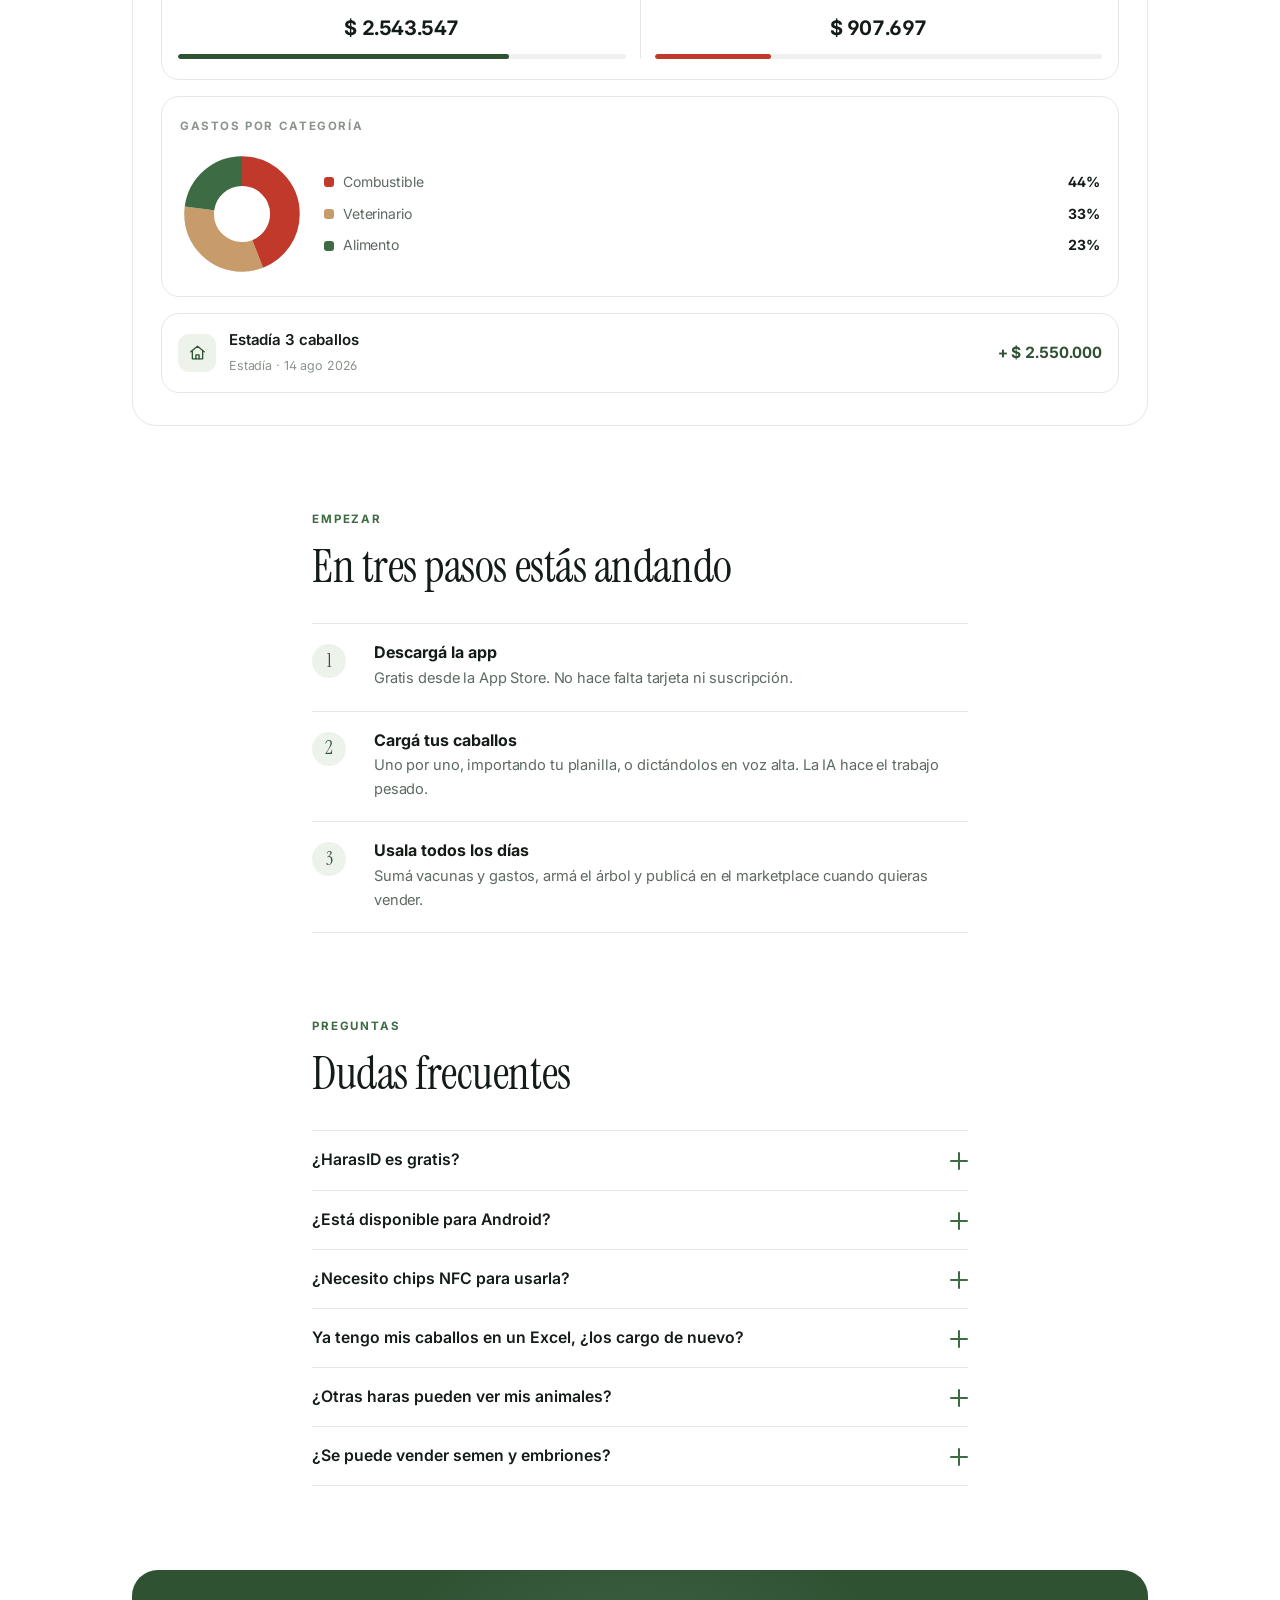
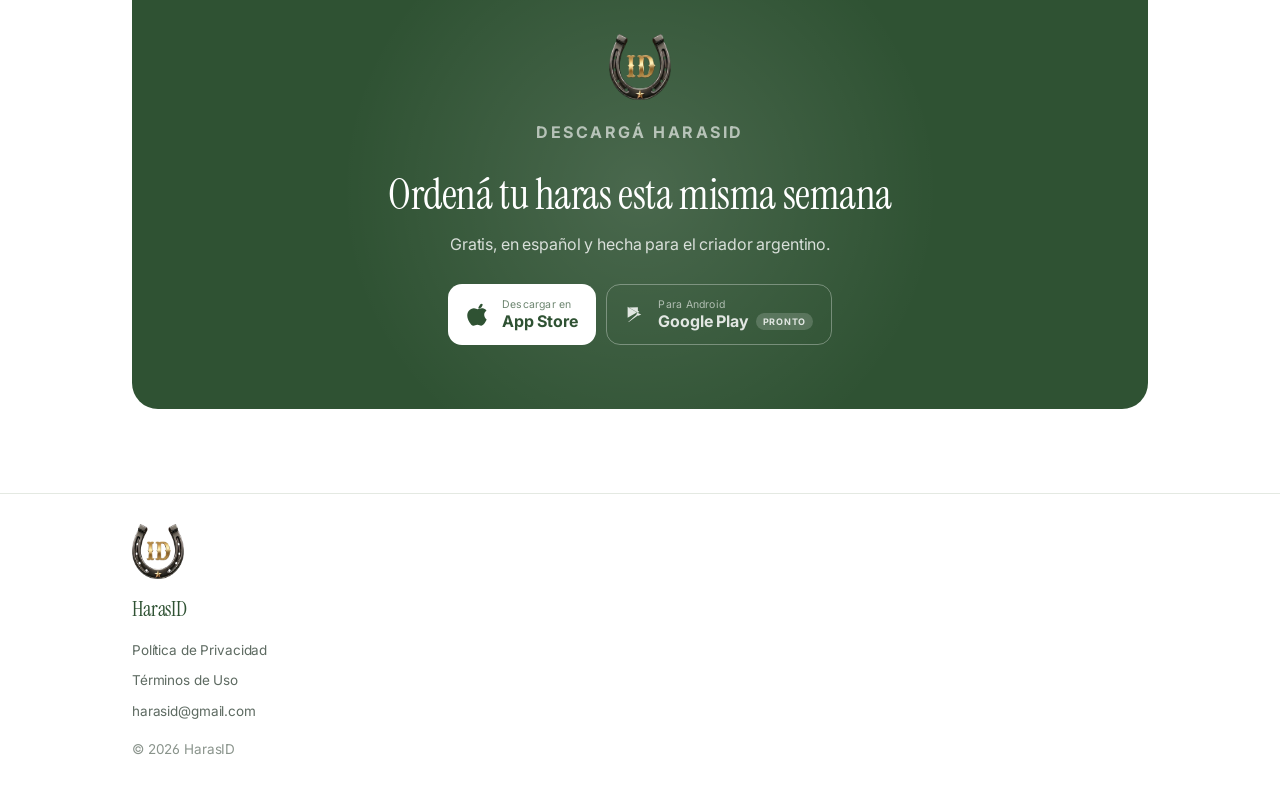
==== commit cdd2cc58: "Integrate Google Tag Manager for conversion tracking Added Google Tag Manager script for tracking co" ====
--- a/index.html
+++ b/index.html
@@ -1,6 +1,29 @@
 <!DOCTYPE html>
 <html lang="es-AR">
 <head>
+  <script async src="https://www.googletagmanager.com/gtag/js?id=AW-18378746941"></script>
+<script>
+  window.dataLayer = window.dataLayer || [];
+  function gtag(){dataLayer.push(arguments);}
+  gtag('js', new Date());
+
+  // Configuración base de tu cuenta
+  gtag('config', 'AW-18378746941');
+
+  // Fragmento de evento para "Clic a App Store"
+  function gtag_report_conversion(url) {
+    var callback = function () {
+      if (typeof(url) != 'undefined') {
+        window.location = url;
+      }
+    };
+    gtag('event', 'conversion', {
+        'send_to': 'AW-18378746941/zm0yCPu_s_IcEL3Y1btE',
+        'event_callback': callback
+    });
+    return false;
+  }
+</script>
 <meta charset="UTF-8">
 <meta name="viewport" content="width=device-width, initial-scale=1, viewport-fit=cover">
 <title>HarasID — La app para gestionar tu haras</title>
@@ -813,6 +836,9 @@
     botonesIOS[bi].setAttribute('href', URL_APP_STORE);
     botonesIOS[bi].setAttribute('target', '_blank');
     botonesIOS[bi].setAttribute('rel', 'noopener');
+    botonesIOS[bi].addEventListener('click', function() {
+      gtag_report_conversion();
+    });
   }
 
   /* ---------- header ---------- */
